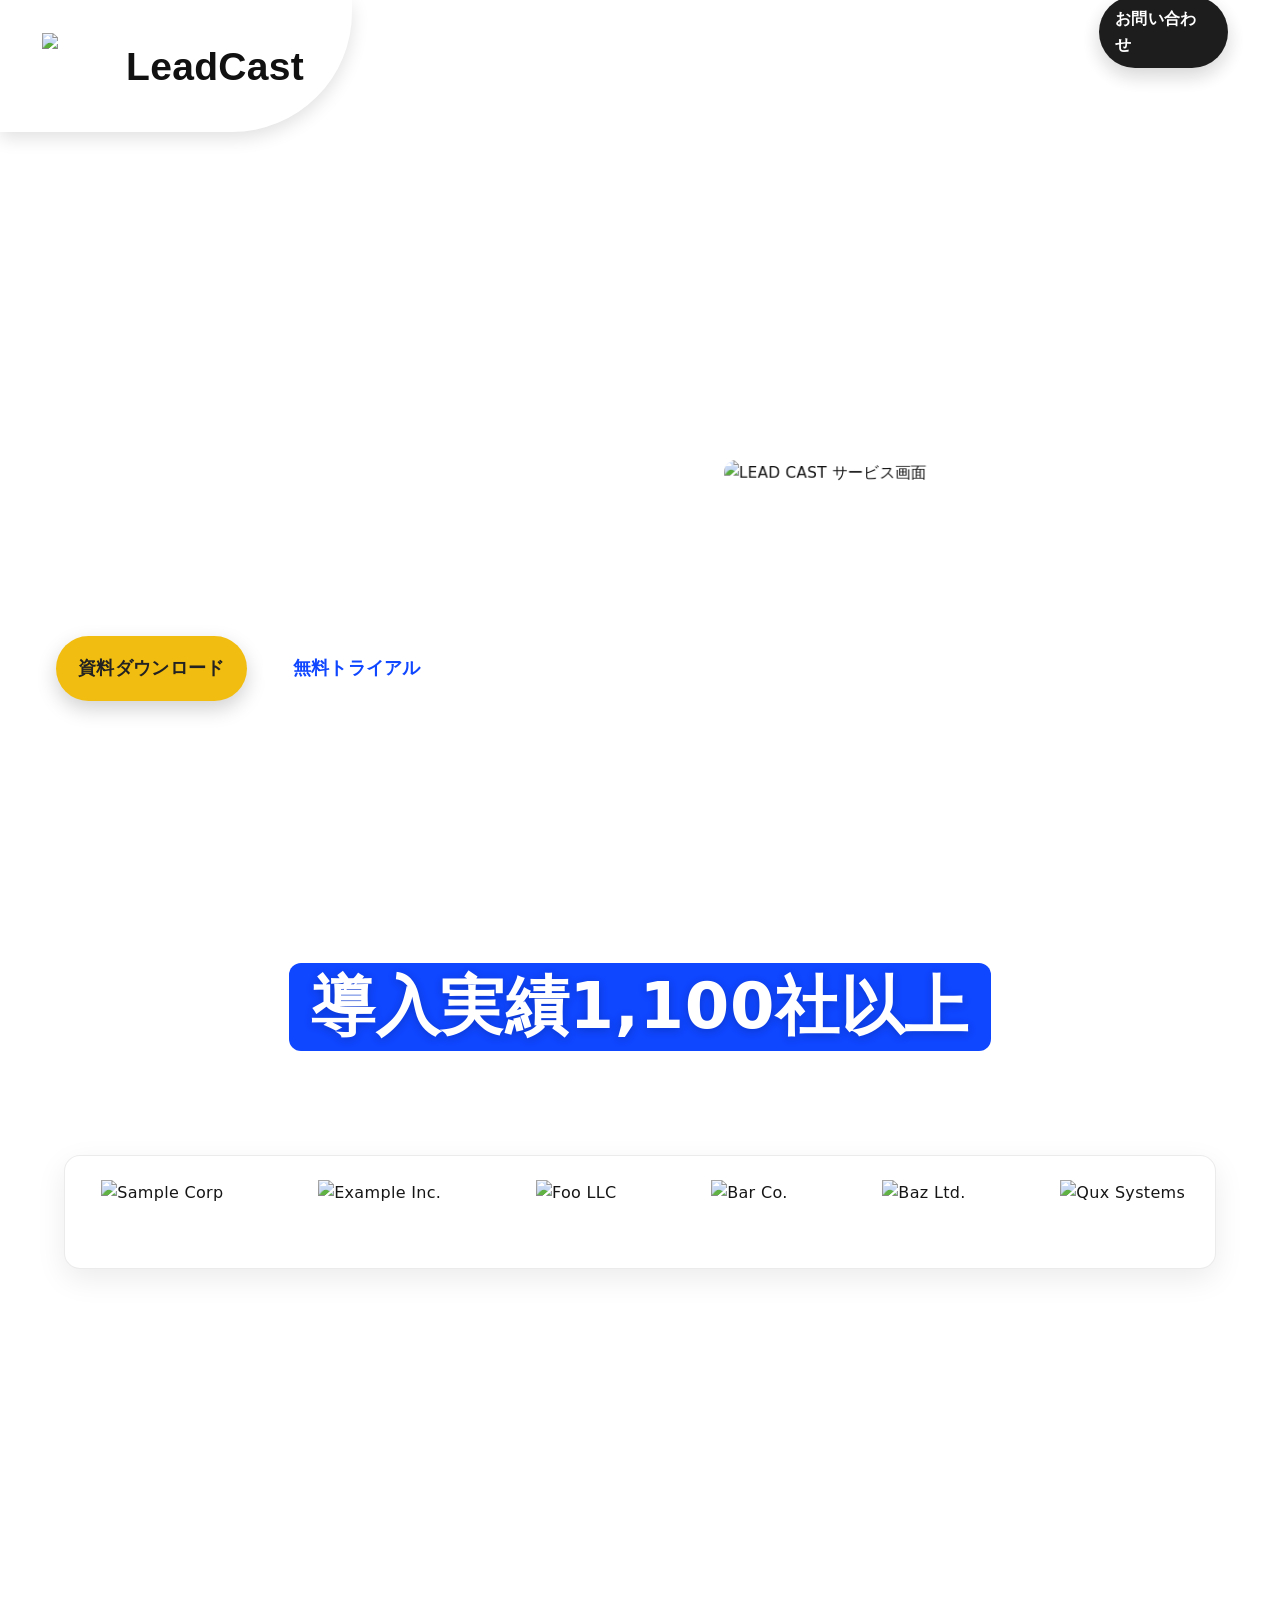
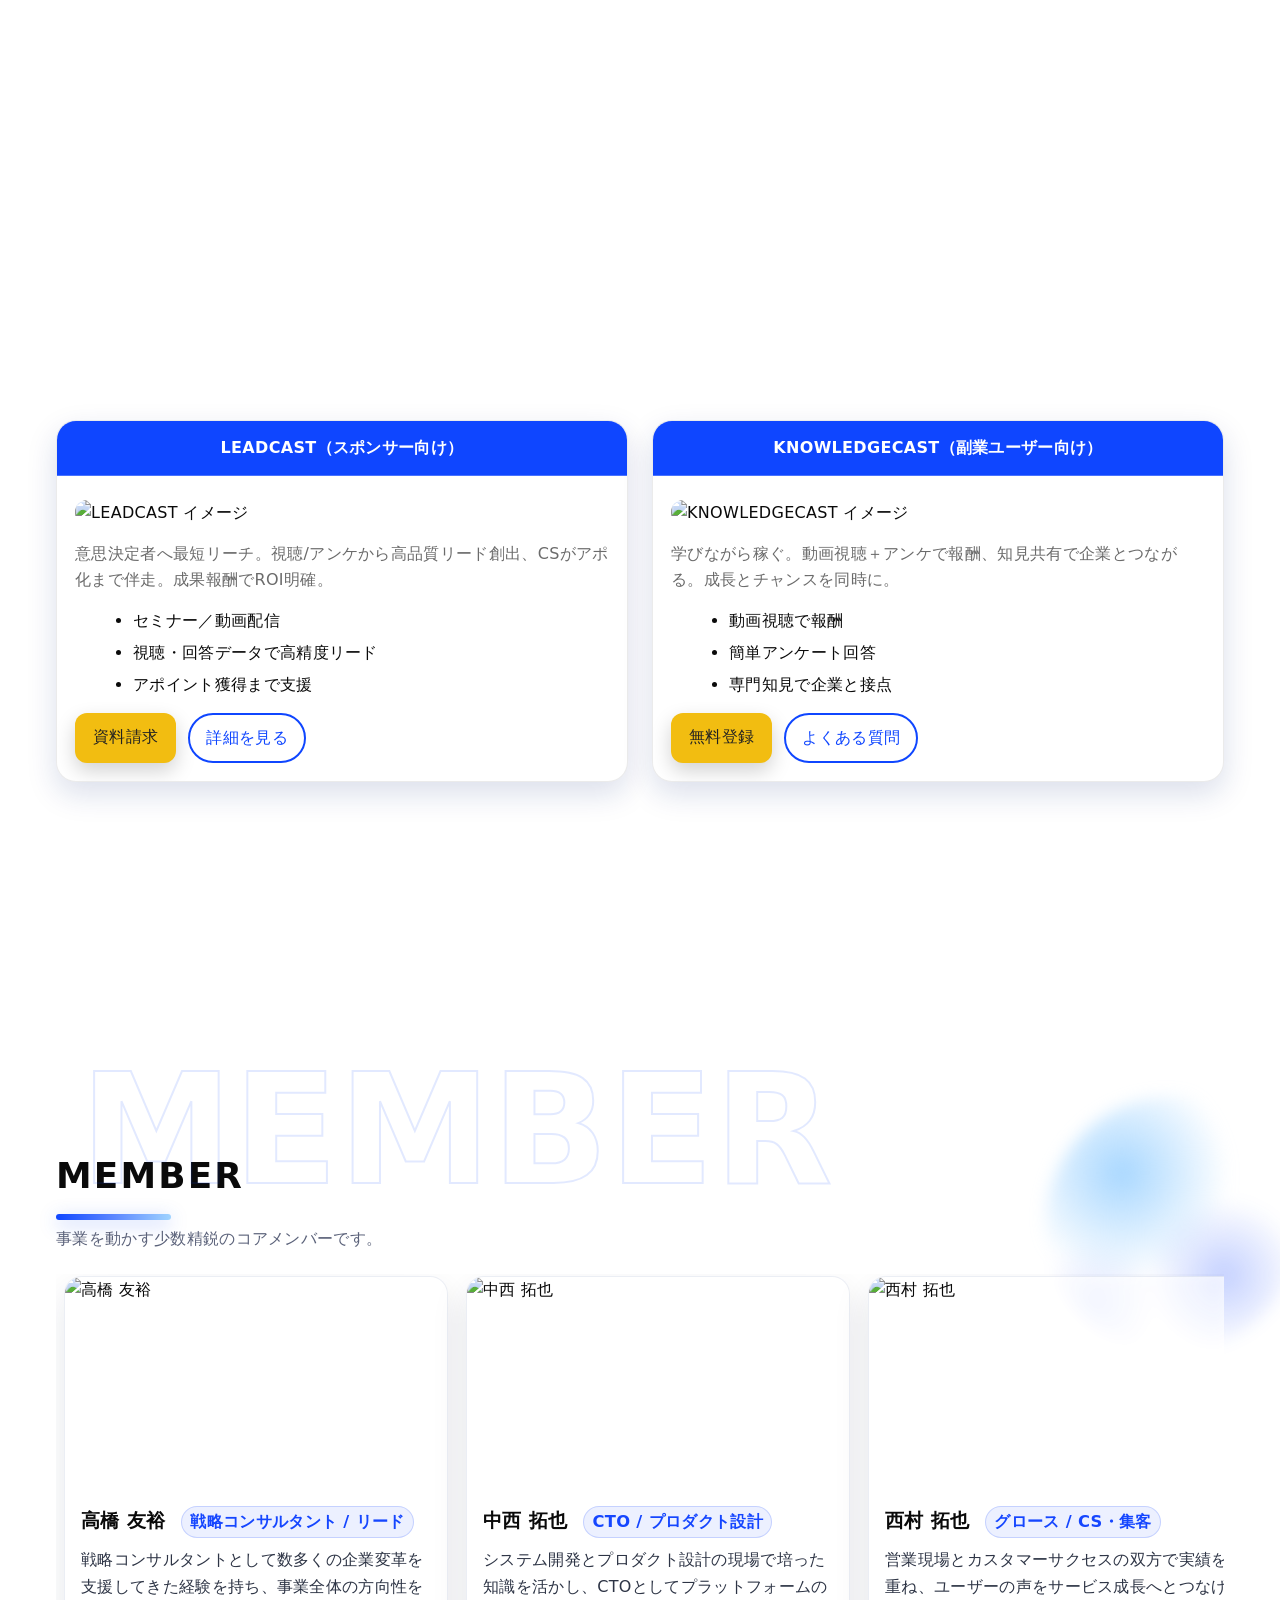
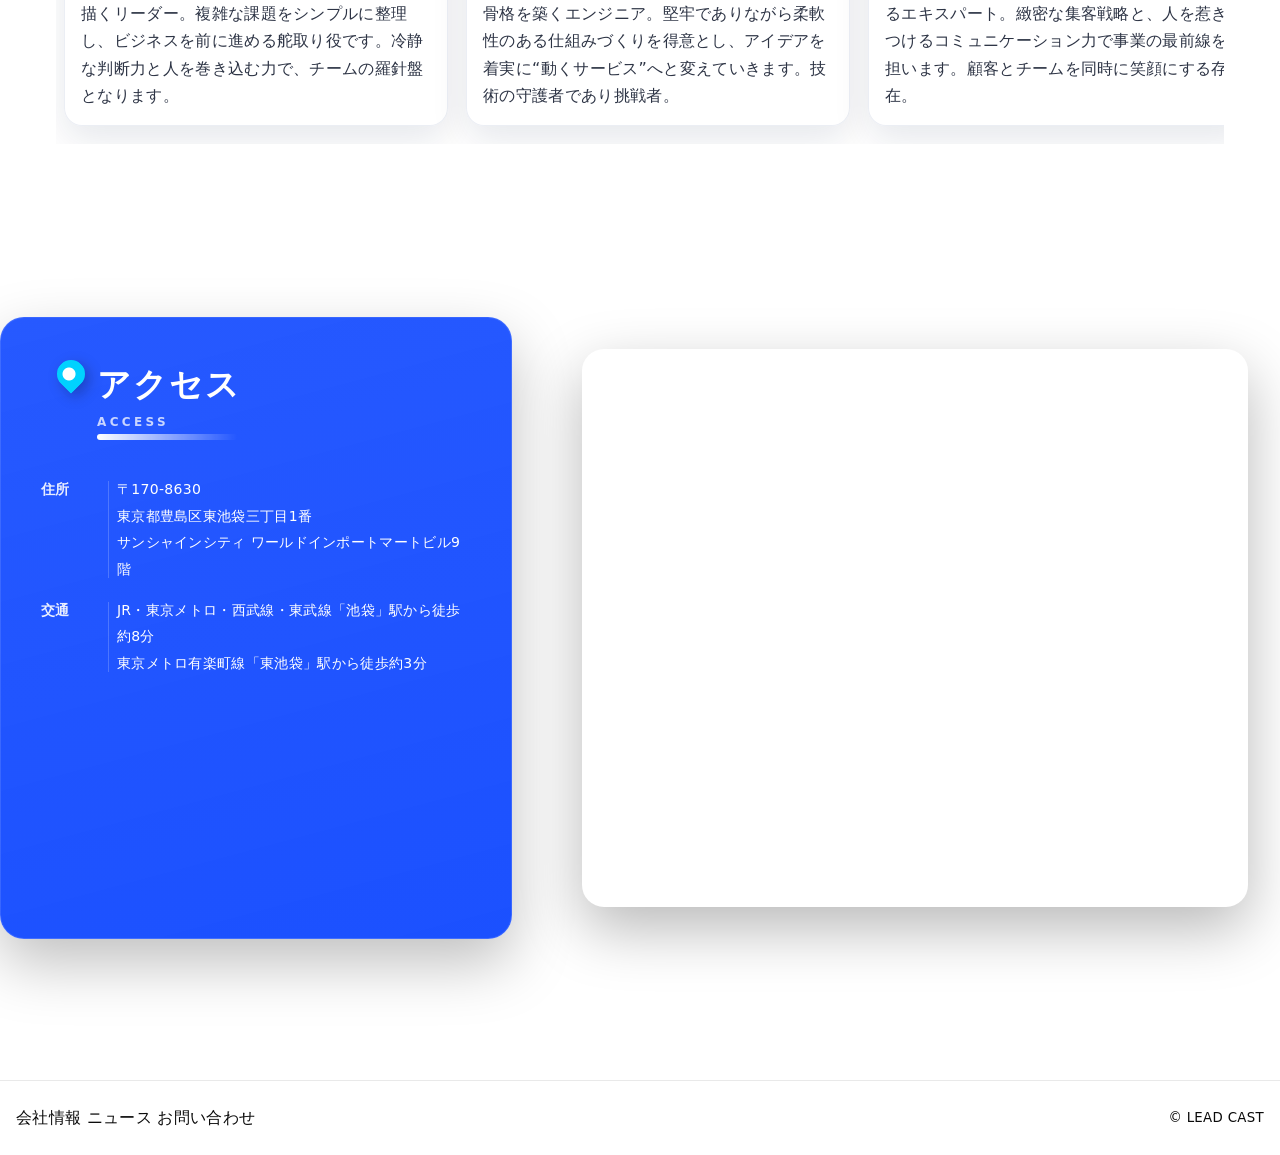
==== index.html @ c18ada25 "Add files via upload" ====
<!doctype html>
<html lang="ja">
<head>
  <meta charset="utf-8" />
  <meta name="viewport" content="width=device-width, initial-scale=1" />
  <title>LEAD CAST | コーポレートサイト</title>
  <meta name="description" content="動画×リードでB2B成長を加速。視聴インセンティブ付きセミナー運営から、リード提供・アポ接続まで一気通貫で支援します。">
  <meta name="format-detection" content="telephone=no">
  <meta property="og:site_name" content="LEAD CAST">
  <meta property="og:title" content="LEAD CAST | コーポレートサイト">
  <meta property="og:description" content="動画×リードでB2B成長を加速。視聴インセンティブ付きセミナー運営から、リード提供・アポ接続まで一気通貫で支援。">
  <meta property="og:type" content="website">
  <!-- <link rel="icon" href="images/favicon.png"> -->

  <!-- 共通CSS（重複読み込みしない） -->
  <link rel="stylesheet" href="css/style.css">
  <link rel="stylesheet" href="css/index.css">
  <link rel="stylesheet" href="css/talknote.css"><!-- 最後に読む -->
</head>

<body>
  <a class="skip" href="#main">本文へ移動</a>

  <!-- ================= Header ================= -->
  <header class="site-header" role="banner">
    <a class="brand-logo" href="/" aria-label="LeadCast home">
    <img src="images/logo.png" alt="LeadCast ロゴ">
    <span class="brand-text">LeadCast</span>
  </a>

    <nav class="global-nav" id="gnav" aria-label="グローバルナビゲーション">
      <a href="company.html">会社情報</a>
      <a href="services.html">サービス</a>
      <a href="sponsors.html">スポンサーの皆さまへ</a>
      <a href="news.html">ニュース</a>
      <a href="privacy.html">プライバシーポリシー</a>
      <a href="tokushoho.html">特定商取引法に基づく表記</a>
      <a href="contact.html" class="btn-primary">お問い合わせ</a>
    </nav>
    <button class="nav-toggle" type="button" aria-expanded="false" aria-controls="gnav" aria-label="メニューを開く">☰</button>
  </header>

<!-- ===== 背景1: haikei3.jpg（Heroだけ） ===== -->
<section class="bg-section bg1 hero hero--split hero--parallax has-decor">
  <div class="bg-decor" aria-hidden="true">
    <img class="decor decor-cactus" src="images/cactus.png" alt="">
    <img class="decor decor-cloud"  src="images/cloud.png"  alt="">
    <img class="decor decor-cloud"  src="images/cloud2.png" alt="">
  </div>

  <div class="hero-inner container fade-section">   <!-- ← ここだけを“ふわっ” -->
    <div class="hero-text">
      <p class="eyebrow">つながりを価値に変える</p>

      <h1 class="main-title">
        <span class="line line1">次世代リード</span><br>
        <span class="line line2 nowrap">ジェネレーション基盤</span>
      </h1>

      <p class="brand">LeadCast</p>

      <div class="hero-buttons">
        <a href="contact.html" class="btn-primary btn-large">資料ダウンロード</a>
        <a href="contact.html" class="btn-secondary btn-large">無料トライアル</a>
      </div>
    </div>

    <div class="hero-image">
      <img src="images/mock2.png" alt="LEAD CAST サービス画面">
    </div>
  </div>
</section>

<!-- ===== スクロールすると出てくる実績セクション（青地・白文字） ===== -->
<section class="stats-band bg1" aria-label="導入実績">
  <div class="container stats-wrap">
    <p class="stats-badge">導入実績1,100社以上</p>
    <p class="stats-note">飲食、医療、小売、製造など様々な業界でLeadCastが利用されています。</p>
  </div>
</section>

<!-- ===== 導入企業（一例） ===== -->
<section class="bg-section bg1 logos">
  <div class="container logo-wall" aria-label="導入企業（一例）">
    <div class="logo-scroller" aria-live="off">
      <div class="logo-track">
        <div class="logo-item"><img src="images/partners/sample1.png" alt="Sample Corp"></div>
        <div class="logo-item"><img src="images/partners/sample2.png" alt="Example Inc."></div>
        <div class="logo-item"><img src="images/partners/sample3.png" alt="Foo LLC"></div>
        <div class="logo-item"><img src="images/partners/sample4.png" alt="Bar Co."></div>
        <div class="logo-item"><img src="images/partners/sample5.jpg" alt="Baz Ltd."></div>
        <div class="logo-item"><img src="images/partners/sample6.png" alt="Qux Systems"></div>
        <div class="logo-item" aria-hidden="true"><img src="images/partners/sample1.png" alt=""></div>
        <div class="logo-item" aria-hidden="true"><img src="images/partners/sample2.png" alt=""></div>
        <div class="logo-item" aria-hidden="true"><img src="images/partners/sample3.png" alt=""></div>
        <div class="logo-item" aria-hidden="true"><img src="images/partners/sample4.png" alt=""></div>
        <div class="logo-item" aria-hidden="true"><img src="images/partners/sample5.jpg" alt=""></div>
        <div class="logo-item" aria-hidden="true"><img src="images/partners/sample6.png" alt=""></div>
      </div>
    </div>
  </div>
</section>





<section class="bg-section bg2">
  <div class="container">




<!-- ===== SERVICE（動画マスク） ===== -->
<section class="service-hero container" aria-label="サービス見出し">
  <svg class="service-svg" viewBox="0 0 1600 420" role="img" aria-label="SERVICE">
    <defs>
      <!-- 文字部分だけ透過するマスク -->
      <mask id="service-mask">
        <rect width="100%" height="100%" fill="#000"/>
        <text x="50%" y="72%" text-anchor="middle"
              font-size="320" font-weight="800"
              font-family="TalknoteFont, 'Noto Sans JP', sans-serif"
              fill="#fff" letter-spacing="8">SERVICE</text>
      </mask>
    </defs>

    <!-- マスクをかけたvideoを敷く -->
    <foreignObject width="100%" height="100%" mask="url(#service-mask)">
      <video xmlns="http://www.w3.org/1999/xhtml"
             class="service-video"
             src="videos/service.mp4"
             autoplay muted loop playsinline
             poster="images/service_poster.jpg"></video>
    </foreignObject>
  </svg>


</section>

<!-- サービス紹介ブロック（背景デコ付き） -->
<section class="services-layer bg-section has-decor">
  <!-- ▼ 背景デコ（2個目の塊用） -->
  <div class="bg-decor" aria-hidden="true">
    <img class="decor decor-lvl2 decor-lvl2-a" src="images/lvl2_1.png"  alt="">
    <img class="decor decor-lvl2 decor-lvl2-b" src="images/lvl2_2.webp" alt="">
    <img class="decor decor-lvl2 decor-lvl2-c" src="images/lvl2_3.png"  alt="">
  </div>

  <!-- ▼ サービス紹介（2分割） -->
  <section class="services-duo fade-section" aria-label="サービス紹介">
    <article class="svc-card">
      <div class="svc-head">LEADCAST（スポンサー向け）</div>
      <div class="svc-body">
        <img src="images/SVC_LC.png" alt="LEADCAST イメージ" class="svc-thumb" />
        <p>意思決定者へ最短リーチ。視聴/アンケから高品質リード創出、CSがアポ化まで伴走。成果報酬でROI明確。</p>
        <ul class="svc-points">
          <li>セミナー／動画配信</li>
          <li>視聴・回答データで高精度リード</li>
          <li>アポイント獲得まで支援</li>
        </ul>
        <div class="svc-actions">
          <a href="contact.html" class="btn-primary">資料請求</a>
          <a href="services.html" class="btn-outline">詳細を見る</a>
        </div>
      </div>
    </article>

    <article class="svc-card">
      <div class="svc-head">KNOWLEDGECAST（副業ユーザー向け）</div>
      <div class="svc-body">
        <img src="images/SVC_KC.png" alt="KNOWLEDGECAST イメージ" class="svc-thumb" />
        <p>学びながら稼ぐ。動画視聴＋アンケで報酬、知見共有で企業とつながる。成長とチャンスを同時に。</p>
        <ul class="svc-points">
          <li>動画視聴で報酬</li>
          <li>簡単アンケート回答</li>
          <li>専門知見で企業と接点</li>
        </ul>
        <div class="svc-actions">
          <a href="#signup" class="btn-primary">無料登録</a>
          <a href="#faq" class="btn-outline">よくある質問</a>
        </div>
      </div>
    </article>
  </section>
</section>

<!-- メンバー紹介 -->
<!-- メンバー紹介（横スクロール） -->
<section class="team fade-section" aria-label="メンバー紹介">
  <h2 class="team-title">MEMBER</h2>
  <p class="team-lead">事業を動かす少数精鋭のコアメンバーです。</p>

  <div class="team-carousel" aria-label="メンバースライダー">
    <div class="team-track" tabindex="0">
      <!-- 1 -->
      <article class="member-card" aria-label="高橋 友裕">
        <img class="member-photo" src="images/member1.png" alt="高橋 友裕">
        <div class="member-body">
          <h3 class="member-name">高橋 友裕 <small class="member-role">戦略コンサルタント / リード</small></h3>
          <p>戦略コンサルタントとして数多くの企業変革を支援してきた経験を持ち、事業全体の方向性を描くリーダー。複雑な課題をシンプルに整理し、ビジネスを前に進める舵取り役です。冷静な判断力と人を巻き込む力で、チームの羅針盤となります。</p>
        </div>
      </article>

      <!-- 2 -->
      <article class="member-card" aria-label="中西 拓也">
        <img class="member-photo" src="images/member2.png" alt="中西 拓也">
        <div class="member-body">
          <h3 class="member-name">中西 拓也 <small class="member-role">CTO / プロダクト設計</small></h3>
          <p>システム開発とプロダクト設計の現場で培った知識を活かし、CTOとしてプラットフォームの骨格を築くエンジニア。堅牢でありながら柔軟性のある仕組みづくりを得意とし、アイデアを着実に“動くサービス”へと変えていきます。技術の守護者であり挑戦者。</p>
        </div>
      </article>

      <!-- 3 -->
      <article class="member-card" aria-label="西村 拓也">
        <img class="member-photo" src="images/member3.png" alt="西村 拓也">
        <div class="member-body">
          <h3 class="member-name">西村 拓也 <small class="member-role">グロース / CS・集客</small></h3>
          <p>営業現場とカスタマーサクセスの双方で実績を重ね、ユーザーの声をサービス成長へとつなげるエキスパート。緻密な集客戦略と、人を惹きつけるコミュニケーション力で事業の最前線を担います。顧客とチームを同時に笑顔にする存在。</p>
        </div>
      </article>

      <!-- 4 -->
      <article class="member-card" aria-label="石橋 和大">
        <img class="member-photo" src="images/member4.png" alt="石橋 和大">
        <div class="member-body">
          <h3 class="member-name">石橋 和大 <small class="member-role">自動化 / CI・CX担当</small></h3>
          <p>驚異的なインプット力を武器に自動化エンジニアへと進化中。雑務からシステム改善まで幅広くカバーし、効率化とユーモアをチームにもたらします。空から舞い降りた“遊撃手”として、自由な発想で新しい挑戦を切り拓いています。</p>
        </div>
      </article>
    </div>
    <!-- ドットはJSで自動生成 -->
  </div>
</section>
</section>

<!-- Access / アクセス -->
<section class="access access--wide bg3 fade-section" id="access" aria-label="アクセス">
  <div class="access-grid">
    <!-- 左：青カード -->
<aside class="access-left">
  <h2 class="access-title">
    <span class="jp">アクセス</span>
    <span class="en">ACCESS</span>
  </h2>
  <dl class="access-list">
    <dt>住所</dt>
    <dd>
      〒170-8630<br>
      東京都豊島区東池袋三丁目1番<br>
      サンシャインシティ ワールドインポートマートビル9階
    </dd>
    <dt>交通</dt>
    <dd>
      JR・東京メトロ・西武線・東武線「池袋」駅から徒歩約8分<br>
      東京メトロ有楽町線「東池袋」駅から徒歩約3分
    </dd>
  </dl>
</aside>


    <!-- 右：地図（大きめ） -->
    <div class="access-map" aria-label="地図">
      <iframe
        title="LEAD CAST アクセス"
        src="https://www.google.com/maps/embed?pb=!1m18!1m12!1m3!1d3241.370236246863!2d139.71863177630307!3d35.72950667257521!2m3!1f0!2f0!3f0!3m2!1i1024!2i768!4f13.1!3m3!1m2!1s0x60188c5e9b4fd9f5%3A0x3b6a9f6d7b7b4c1a!2z44CSMTcwLTAwNDAg5p2x5Lqs6YO95rGf5p2x5Yy65p2x5p2x77yR5LiB55uu77yR77yU4oiS77yRIOODiOODs-ODkeODs-ODk-OCueODiOOCpOODs-OCsOODvA!5e0!3m2!1sja!2sjp!4v1700000000000!5m2!1sja!2sjp"
        loading="lazy" referrerpolicy="no-referrer-when-downgrade" allowfullscreen>
      </iframe>
    </div>
  </div>
</section>




</div>



</section>





  </main>

  <!-- ================= Footer ================= -->
  <footer class="site-footer" role="contentinfo">
    <nav aria-label="フッターナビゲーション">
      <a href="company.html">会社情報</a>
      <a href="news.html">ニュース</a>
      <a href="contact.html">お問い合わせ</a>
    </nav>
    <small>© <span id="y"></span> LEAD CAST</small>
  </footer>

  <!-- Scripts -->
  <script src="dat/main.js" defer></script>
</body>
</html>
---- css/style.css ----
:root{--max:1100px;--gap:24px}
*{box-sizing:border-box}html,body{margin:0}
body{font-family:system-ui,-apple-system,Segoe UI,Roboto,Helvetica,Arial,sans-serif;line-height:1.6;color:#111}
a{color:inherit;text-decoration:none}
img{max-width:100%;display:block}
.container{max-width:var(--max);margin:auto;padding:0 16px}
.site-header{position:sticky;top:0;background:#fff;border-bottom:1px solid #eee;display:flex;align-items:center;gap:16px;padding:12px 16px;z-index:10}
.logo{font-weight:700;letter-spacing:.5px}
.global-nav{margin-left:auto;display:flex;gap:16px;align-items:center}
.nav-toggle{display:none;margin-left:auto;font-size:20px;background:transparent;border:0}
.btn-primary{display:inline-block;padding:10px 16px;border-radius:12px;background:#111;color:#fff}
.hero{background:linear-gradient(180deg,#f6f7fb,transparent);padding:72px 0;margin-bottom:24px}
.hero-inner{max-width:var(--max);margin:auto;padding:0 16px}
.grid-3{display:grid;grid-template-columns:repeat(3,1fr);gap:var(--gap);margin:40px auto}
.grid-3 article{padding:20px;border:1px solid #eee;border-radius:16px;background:#fff}
.cta{text-align:center;margin:64px auto}
.site-footer{margin-top:64px;border-top:1px solid #eee;padding:24px 16px;display:flex;justify-content:space-between;align-items:center}
.table-like{display:grid;grid-template-columns:160px 1fr;gap:12px;align-items:center}
.contact-form{display:grid;gap:12px;max-width:640px}
.contact-form input,.contact-form textarea,.contact-form select{width:100%;padding:10px;border:1px solid #ddd;border-radius:10px}
.news-list{list-style:none;padding:0;display:grid;gap:10px}
@media (max-width:840px){
  .grid-3{grid-template-columns:1fr}
  .global-nav{display:none}
  .nav-toggle{display:block}
}

/* ==== Global Background (全ページ共通) ==== */
body{
  background-color: #ffffff; /* フォールバック */
  background-image: url("../images/haikei3.jpg"); /* ←拡張子: jpg に注意 */
  background-repeat: no-repeat;
  background-position: center center;
  background-size: cover;
  background-attachment: fixed; /* パララックス風に固定 */
}
---- css/index.css ----
/* トップページ固有の微調整 */
.hero h1{font-size:clamp(28px,4vw,44px);margin:0 0 10px}
.hero p{margin:0 0 16px;color:#333}
---- css/talknote.css ----
/* ===== talknote風・モノトーン上書き ===== */
:root{
  --max: 1200px;           /* 幅を少し広く */
  --gap: 28px;
  --c-text:#111;
  --c-muted:#6b6b6b;
  --c-line:#e9e9e9;
  --c-bg:#fafafa;
  --c-card:#fff;
  --c-accent:#111;         /* 黒ベースのワンカラー */
  --radius:18px;
  --shadow: 0 8px 24px rgba(0,0,0,.06);
}

/* 全体トーン */
body{ color:var(--c-text); background:#fff; letter-spacing:.02em; }
a{ transition:opacity .2s ease; }
a:hover{ opacity:.75; }

/* コンテナと見出し */
.container{ max-width:var(--max); }
h1{ font-size:clamp(28px,4.2vw,48px); line-height:1.25; margin:0 0 10px; }
h2{ font-size:clamp(20px,2.2vw,28px); margin:0 0 8px; }
p{ color:var(--c-muted); }




/* ==== Header（枠なし・非固定・常時表示） ==== */
.site-header{
  position: relative;           /* 固定しない */
  z-index: 10;
  background: transparent;      /* 枠やぼかしは使わない */
  border: none;
  padding: 16px 40px;           /* 右側ナビの余白 */
  height: 76px;                 /* ナビ行の高さ */
  /* ← フェードは付けない（ロゴが消えないように） */
}

/* ナビだけ最上部で“ふわっ”表示 */
.global-nav,
.nav-toggle{
  opacity: 0;
  transform: translateY(-10px);
  transition: opacity .35s ease, transform .35s ease;
}
.is-at-top .global-nav,
.is-at-top .nav-toggle{
  opacity: 1;
  transform: none;
}


/* ==== ナビ（右寄せ） ==== */
.global-nav{
  margin-left: auto;                  /* 右側へ */
  display: flex; align-items: center; gap: 24px;
}

.global-nav a{
  color: #fff; text-decoration: none; font-weight: 500; padding: 8px 4px;
}

.global-nav .btn-primary{
  padding: 10px 16px; border-radius: 999px; background: var(--c-accent);
}

/* スマホ微調整 */
@media (max-width: 640px){
  .site-header{ padding: 12px 16px; height: 64px; }
  .brand-logo{ padding: 18px 22px 18px 18px; border-radius: 0 0 64px 0; }
  .brand-logo img{ width: 36px; height: 36px; }
  .brand-text{ font-size: 20px; }
}



/* 3カード */
.grid-3{ gap:var(--gap); margin:56px auto; }
.grid-3 article{
  background:var(--c-card); border:1px solid var(--c-line);
  border-radius:var(--radius); padding:24px; box-shadow:var(--shadow);
}
.grid-3 article h2{ margin-bottom:6px; }
.grid-3 article p{ margin:0; }

/* CTA */
.cta{
  text-align:center; margin:80px auto; padding:40px 24px;
  background:var(--c-bg); border:1px solid var(--c-line);
  border-radius:var(--radius);
}
.cta .btn-primary{ margin-top:16px; border-radius:999px; }

/* ニュース一覧 */
.news-list{ gap:14px; }
.news-list li{
  display:flex; align-items:center; gap:16px; padding:12px 0;
  border-bottom:1px solid var(--c-line);
}
.news-list time{ color:var(--c-muted); min-width:120px; }

/* フッター */
.site-footer{
  border-top:1px solid var(--c-line); background:#fff;
  display:flex; gap:16px; align-items:center; justify-content:space-between;
}

/* フォーム（contact） */
.contact-form{ gap:14px; }
.contact-form input, .contact-form textarea, .contact-form select{
  border:1px solid var(--c-line); border-radius:14px; padding:12px 14px;
  background:#fff; outline:none;
}
.contact-form input:focus, .contact-form textarea:focus, .contact-form select:focus{
  border-color:#cfcfcf; box-shadow:0 0 0 4px rgba(0,0,0,.04);
}
.required{ color:#b00; font-size:.9em; margin-left:6px; }
.consent{ display:flex; align-items:center; gap:8px; }

/* ボタン共通 */
.btn-primary{
  background:var(--c-accent); color:#fff; border:0;
  border-radius:12px; padding:11px 18px; display:inline-block;
  transition: transform .06s ease, opacity .2s ease;
}
.btn-primary:active{ transform:translateY(1px); }

/* アクセシビリティ補助 */
.skip{
  position:absolute; left:-9999px; top:auto; width:1px; height:1px; overflow:hidden;
}
.skip:focus{ position:static; width:auto; height:auto; padding:8px; background:#000; color:#fff; }



/* === services.html 専用 === */
.hero--thin{ padding:64px 0 24px; }

.cards-3{
  display:grid;
  grid-template-columns:repeat(3,1fr);
  gap:var(--gap);
  margin:48px auto;
}
.card{
  background:var(--c-card);
  border:1px solid var(--c-line);
  border-radius:var(--radius);
  padding:24px;
  box-shadow:var(--shadow);
}
.card h2{ margin-bottom:8px; }

.flow{ margin:72px auto 40px; }
.flow-steps{
  list-style:none; padding:0; margin:20px 0 0;
  display:grid; grid-template-columns:repeat(3,1fr); gap:var(--gap);
}
.flow-steps li{
  background:#fff; border:1px solid var(--c-line);
  border-radius:var(--radius); padding:22px; position:relative;
  box-shadow:var(--shadow);
}
.flow-num{
  position:absolute; top:-14px; left:16px;
  width:32px; height:32px; border-radius:999px;
  background:#111; color:#fff; display:grid; place-items:center;
  font-weight:700;
}

.deliverables{ margin:40px auto; }
.deliverables-list{ padding-left:20px; }




/* --- FAQ --- */
.faq{ margin:72px auto; max-width:var(--max); }
.faq h2{ text-align:center; margin-bottom:16px; }
.faq details{
  border:1px solid var(--c-line); border-radius:14px;
  background:#fff; box-shadow:var(--shadow);
  padding:14px 16px; margin:10px 0;
}
.faq summary{
  cursor:pointer; font-weight:600; list-style:none; outline:none;
}
.faq summary::-webkit-details-marker{ display:none }
.faq details[open]{ border-color:#ddd; }
.faq details > div{ color:var(--c-muted); margin-top:10px; }


@media (max-width: 840px){
  .cards-3{ grid-template-columns:1fr; }
  .flow-steps{ grid-template-columns:1fr; }
}


/* モバイル */
@media (max-width: 840px){
  .global-nav{ display:none; }
  .nav-toggle{ display:block; }
  .hero{ padding:72px 0 32px; }
  .grid-3{ grid-template-columns:1fr; }
  .news-list time{ min-width:96px; }
}

/* ===== Access（右側に大きい地図） ===== */
.access{ padding:56px 0; background:#fff; }
.access--wide{ padding:0; } /* 余白はグリッド側で持つ */

.access-grid{
  display:grid;
  grid-template-columns: 420px minmax(0, 1fr); /* 左固定/右可変 */
  min-height: 520px;                            /* マップを大きく */
}

.access-left{
  background:#0f46ff; /* talknote風ブルー */
  color:#fff;
  padding:48px 28px;
  display:flex; flex-direction:column; gap:16px;
}
.access-left h2{ font-size:32px; margin:0 0 8px; }
.access-left a{ color:#fff; text-decoration:underline; }

.access-list{
  display:grid; gap:10px 14px;
  grid-template-columns: 80px 1fr;
}
.access-list dt{ opacity:.9; }
.access-list dd{ margin:0; }

.access-map{
  position:relative;
  padding:32px;               /* 外枠の余白（お好みで） */
  display:flex;
}
.access-map iframe{
  border:0; width:100%; height:auto; aspect-ratio: 16/9;
  border-radius:16px; overflow:hidden;
  box-shadow: 0 10px 28px rgba(0,0,0,.1);
  pointer-events:auto;        /* 触れない問題への保険 */
}

/* 画面が広いときは、マップをさらに背伸びさせる */
@media (min-width: 1200px){
  .access-map iframe{ aspect-ratio: 21/9; }  /* 横長 */
}

/* モバイルでは縦積み */
@media (max-width: 840px){
  .access-grid{ grid-template-columns: 1fr; }
  .access-left{ padding:32px 20px; }
  .access-list{ grid-template-columns: 1fr; }
}

/* アクセスマップ調整 */
.access .map-wrap {
  width: 100%;
  max-width: 900px;   /* 大きめに表示 */
  margin-left: auto;  /* 右寄せ */
  margin-right: 0;
}

.access .map-wrap iframe {
  width: 100%;
  height: 500px;      /* 高さを拡大 */
  border-radius: 12px;
  box-shadow: 0 4px 12px rgba(0,0,0,0.2);
}






/* ============ Logo ============ */
.logo-wall{
  width:min(1200px,92%); margin:0 auto; padding:0;
  background:transparent; text-align:center;
}
.logo-wall h2{ font-size:24px; margin-bottom:16px; }

/* Grid型ロゴ一覧 */
.logo-grid{
  list-style:none; padding:0; margin:0;
  display:grid; gap:24px;
  grid-template-columns:repeat(6,1fr);
  align-items:center; justify-items:center;
  filter:grayscale(100%);
}
.logo-grid img{ max-width:140px; max-height:42px; opacity:.9 }
.logo-grid img:hover{ opacity:1 }
@media (max-width:980px){ .logo-grid{ grid-template-columns:repeat(3,1fr); } }
@media (max-width:520px){ .logo-grid{ grid-template-columns:repeat(2,1fr); } }

/* 無限スクロール型ロゴ */
.logo-track{
  display:flex; align-items:center; gap:40px; width:200%;
  animation:logo-scroll 40s linear infinite;
}
.logo-track:hover{ animation-play-state:paused; }
.logo-track img{
  height:64px; width:auto; object-fit:contain; display:block;
  opacity:.95; margin:0 32px;
  transition:transform .15s ease, opacity .2s ease;
}
.logo-track img:hover{ transform:translateY(-2px); opacity:1; }
@keyframes logo-scroll{ from{transform:translateX(0)} to{transform:translateX(-50%)} }
@media (max-width:640px){
  .logo-track{ gap:28px; }
  .logo-track img{ height:44px; margin:0 20px; }
}

/* ============ Sponsors/KPI ============ */
.kpi { margin:56px auto 24px; }
.kpi h2 { text-align:center; margin-bottom:16px; }
.kpi-grid{
  list-style:none; padding:0; margin:0 auto; max-width:var(--max);
  display:grid; gap:12px; grid-template-columns:1fr 1fr;
}
.kpi-grid li{
  background:#fff; border:1px solid var(--c-line);
  border-radius:14px; padding:16px; box-shadow:var(--shadow);
}
@media (max-width:840px){ .kpi-grid{ grid-template-columns:1fr; } }

.pricing{ margin:64px auto 24px; }
.pricing h2{ text-align:center; margin-bottom:16px; }
.price-cards{ display:grid; gap:20px; grid-template-columns:repeat(3,1fr); }
.price-card{
  background:#fff; border:1px solid var(--c-line);
  border-radius:18px; padding:22px; box-shadow:var(--shadow);
}
.price-card .price{ font-size:20px; font-weight:700; margin:6px 0 10px; }
.price-card ul{ margin:0; padding-left:18px; color:var(--c-muted); }
.price-card.featured{ border-color:#ddd; transform:translateY(-4px); }
@media (max-width:980px){ .price-cards{ grid-template-columns:1fr; } }

/* ============ Hero ============ */
.hero{
  min-height:100vh; display:flex; align-items:center; /* full-screen */
  background: radial-gradient(1200px 400px at 50% -120px, #f7f7f9 0%, #fff 60%);
  padding:96px 0 48px;
}
.hero-inner{ max-width:var(--max); margin:auto; padding:0 16px; }
.hero p{ margin:12px 0 18px; }
.hero .btn-primary{ border-radius:999px; padding:12px 22px; font-weight:600; }

/* Splitバリアント */
.hero--split{ background:transparent; color:#111; padding:80px 0; }
.hero--split .hero-inner{
  display:grid; grid-template-columns:1fr 1fr; align-items:center; gap:40px;
}
.hero-text .eyebrow{ font-size:18px; font-weight:600; opacity:.9; margin-bottom:8px; }
.hero-text h1{ font-size:44px; line-height:1.2; margin:0 0 16px; }
.hero-text .lead{ font-size:18px; margin-bottom:28px; opacity:.95; }
.hero-buttons{ display:flex; gap:16px; flex-wrap:wrap; }
.btn-large{ padding:14px 28px; font-size:18px; border-radius:28px; }
.btn-secondary{ background:#fff; color:#0f46ff; border:2px solid #fff; }
.btn-secondary:hover{ background:transparent; color:#fff; }
.hero-image img{
  width: clamp(820px, 60vw, 1280px); /* 画面幅で拡大 */
  max-width: none;                   /* 親の100%制限を外す */
  height: auto;
  display: block;
  border-radius: 18px;
  box-shadow: none;                  /* 影いらない */
}

@media(max-width:900px){
  .hero--split .hero-inner{ grid-template-columns:1fr; text-align:center; }
  .hero-buttons{ justify-content:center; }
  .hero-image{ order:-1; }
}

/* Hero + ロゴ併設（任意） */
.hero .logo-wall{ margin:32px auto 0; }
.hero .logo-wall h2{ font-size:20px; margin-bottom:12px; }
.hero .logo-track img{ height:56px; margin:0 28px; }
@media (max-width:640px){
  .hero .logo-track img{ height:40px; margin:0 16px; }
}

/* ============ Background Sections ============ */
.bg-section{
  position:relative; min-height:100vh;
  background-size:cover; background-position:center top; background-repeat:no-repeat;
  background-attachment:fixed; display:flex; align-items:center; justify-content:center;
}
.bg1{ background-image:url("../images/haikei3.jpg"); }
.bg2{ background-image:url("../images/haikei2.jpg"); }
.bg3{ background-image:url("../images/haikei3.jpg"); }

.bg-overlay{
  background:rgba(255,255,255,.6); padding:40px; border-radius:12px;
}

/* ロゴだけのセクション（全画面でない） */
.bg-section.logos{ min-height:auto; padding:56px 0 72px; justify-content:center; }


:root{
  --c-blue:#0f46ff; --c-blue-d:#0d34c9; --c-yellow:#f2bd11; --c-text:#0a0a0a;
  --max:1200px;
}
.container{max-width:var(--max); margin-inline:auto; padding-inline:16px;}
/* Header（簡略） */
.site-header{position:fixed; inset-block-start:0; inset-inline:0; height:64px;
  display:flex; align-items:center; justify-content:space-between; padding:0 16px; z-index:50;
  background:transparent; color:#fff;}
.site-header .logo{font-weight:800; letter-spacing:.3px; color:#fff;}
.global-nav a{color:#fff; margin-inline:12px; font-weight:600; opacity:.95}
.global-nav .btn-outline{padding:8px 14px; border:2px solid #fff; border-radius:24px}
.nav-toggle{display:none}

/* Hero */
.hero{min-height:100vh; display:flex; align-items:center; padding:96px 0 64px;}
.hero--split .hero-inner{display:grid; grid-template-columns:1.1fr .9fr; gap:48px; align-items:center;}
.hero--blue{
  background:
    radial-gradient(900px 420px at 15% 35%, rgba(255,255,255,.16), transparent 60%),
    radial-gradient(1200px 520px at 85% 70%, rgba(255,255,255,.12), transparent 60%),
    var(--c-blue);
  color:#fff;
}
.hero-text .eyebrow{font-size:18px; font-weight:700; opacity:.95; margin-bottom:12px;}
.hero-title{font-size:clamp(32px,6vw,64px); line-height:1.12; margin:0 0 20px;}
.hero-title .brand{font-weight:800;}
.hero p{margin:12px 0 18px;}
.hero-buttons{display:flex; gap:16px; flex-wrap:wrap}
.btn-large{padding:16px 28px; font-size:18px; border-radius:999px; display:inline-flex; gap:8px; align-items:center; font-weight:700}
.btn-primary{background:var(--c-yellow); color:#222; box-shadow:0 8px 20px rgba(0,0,0,.18)}
.btn-primary:hover{filter:brightness(1.05)}
.btn-secondary{background:#fff; color:var(--c-blue); border:2px solid #fff}
.btn-secondary:hover{background:transparent; color:#fff}
.btn-large small{display:block; font-size:12px; font-weight:800; opacity:.85; line-height:1}

.hero-image img{width:100%; height:auto; display:block; border-radius:22px; box-shadow:0 18px 40px rgba(0,0,0,.35); transform:perspective(1200px) rotateY(-6deg) translateY(6px)}
/* 装飾の白い雲っぽい塗り */
.hero-decor{position:absolute; inset-block:auto 0; width:28vw; max-width:340px; aspect-ratio:1/1; background:radial-gradient(50% 50% at 50% 50%, rgba(255,255,255,.9), rgba(255,255,255,0) 70%); filter:blur(6px)}
.hero-decor--left{left:-6vw; top:24vh}
.hero-decor--right{right:-4vw; bottom:8vh}

@media(max-width:980px){
  .hero--split .hero-inner{grid-template-columns:1fr; text-align:center}
  .hero-image{order:-1}
  .hero{padding:88px 0 48px}
  .global-nav{display:none} .nav-toggle{display:block; color:#fff; background:none; border:0}
}

/* 既存ボタンとの整合（上書き） */
.btn-secondary{border-color:#fff}

/* Hero基盤 */
.hero--bg{
  background-image:url("../images/haikei3.jpg");
  background-size:cover;
  background-position:center top;
  background-repeat:no-repeat;
  min-height:100vh;
  display:flex; align-items:center;
  padding:96px 0 64px;
  color:#fff;
}
.hero--split .hero-inner{
  display:grid; grid-template-columns:1.1fr .9fr;
  align-items:center; gap:48px;
}
.hero-text .eyebrow{font-size:18px; font-weight:700; margin-bottom:12px;}
.hero-title{font-size:clamp(32px,6vw,60px); line-height:1.15; margin:0 0 20px;}
.hero-title .brand{font-weight:800;}
.hero-buttons{display:flex; gap:16px; flex-wrap:wrap;}

/* ボタン */
.btn-large{padding:16px 28px; font-size:18px; border-radius:999px; font-weight:700;}
.btn-primary{
  background:#f2bd11; color:#222; box-shadow:0 8px 20px rgba(0,0,0,.18);
}
.btn-primary:hover{filter:brightness(1.05);}
.btn-secondary{
  background:#fff; color:#0f46ff; border:2px solid #fff;
}
.btn-secondary:hover{background:transparent; color:#fff;}
.btn-large small{
  display:block; font-size:12px; font-weight:800; opacity:.85; line-height:1;
}

/* 右画像 */
.hero-image img{
  width:100%; height:auto; display:block;
  border-radius:22px;
  box-shadow:0 18px 40px rgba(0,0,0,.35);
  transform:perspective(1200px) rotateY(-6deg) translateY(6px);
}

/* レスポンシブ */
@media(max-width:900px){
  .hero--split .hero-inner{grid-template-columns:1fr; text-align:center;}
  .hero-image{order:-1;}
  .hero--bg{padding:80px 0 48px;}
}

/* フォント読み込み */
@font-face {
  font-family: 'TalknoteFont';
  src: url('fonts/-F62fjtqLzI2JPCgQBnw7HFow2oe2EcP5pp0erwTqsSWs9Jezazjcb4.105.woff2') format('woff2'),
       url('fonts/-F62fjtqLzI2JPCgQBnw7HFow2oe2EcP5pp0erwTqsSWs9Jezazjcb4.100.woff2') format('woff2'),
       url('fonts/-F62fjtqLzI2JPCgQBnw7HFYwQgP.woff2') format('woff2');
  font-weight: 100 700;
  font-style: normal;
  font-display: swap;
}
.hero-text {
  font-family: 'TalknoteFont', 'Noto Sans JP', sans-serif;
  color: #fff;
  text-align: left;
  max-width: 650px;
}

/* eyebrow */
.hero-text .eyebrow {
  font-size: 30px;
  font-weight: 700;   /* ← 太くした */
  margin-bottom: 20px;
  color: #ffffff;
  opacity: 0.95;
}

/* メインタイトル */
.hero-text .main-title {
  font-size: 60px;
  font-weight: 700;
  line-height: 1.3;
  margin-bottom: 24px;
  color: #ffffff;
}

/* ブランド名 LeadCast */
.hero-text .brand {
  font-size: 75px;  /* ブランドを一番目立たせる */
  font-weight: 700;
  margin-bottom: 36px;
  color: #ffffff;   /* 白文字に統一 */
  letter-spacing: 0.01em;
  text-transform: none; /* 大文字小文字そのまま */
}

/* ヘッダー全体 */
.site-header {
  position: fixed;
  top: 0; left: 0;
  width: 100%;
  display: flex;
  align-items: center;
  justify-content: space-between;
  padding: 0 40px;
  z-index: 1000;
}



/* 左上ロゴ 1.5倍版 */
.brand-logo {
  display: flex;
  align-items: center;
  gap: 18px;                          /* 12px → 18px */
  position: fixed;
  top: 0; left: 0;
  z-index: 1000;
  background: #fff;

  /* 22 32 22 28 → 33 48 33 42 */
  padding: 33px 48px 33px 42px;

  /* 80 → 120（右下だけ大丸） */
  border-radius: 0 0 120px 0;
  box-shadow: 0 6px 18px rgba(0,0,0,0.12);

  transform-origin: left top;
  transition: transform .25s ease, padding .25s ease, border-radius .25s ease;
}

.brand-logo img {
  width: 66px;  /* 44 → 66 */
  height: 66px;
  object-fit: contain;
}

.brand-text {
  font-family: 'TalknoteFont','Noto Sans JP',sans-serif;
  font-size: 39px;   /* 26 → 39（≈1.5倍） */
  font-weight: 700;
  color: #111;
  line-height: 1;
}

/* スクロール時の縮小はそのまま */
body.is-shrink .brand-logo {
  transform: scale(0.6);
  /* paddingも少しだけ締める（1.5倍後の値を基準に） */
  padding: 26px 40px 26px 34px;
  border-radius: 0 0 90px 0;
}
body.is-shrink .brand-logo img { width: 58px; height: 58px; }
body.is-shrink .brand-text { font-size: 34px; }

/* モバイルではやりすぎ防止（任意） */
@media (max-width: 640px){
  .brand-logo { padding: 20px 24px 20px 18px; border-radius: 0 0 72px 0; gap: 12px; }
  .brand-logo img { width: 40px; height: 40px; }
  .brand-text { font-size: 22px; }
}


/* 画像と文字をきちんと2カラムに分離（干渉しない） */
.hero-inner{
  display: grid;
  grid-template-columns: minmax(560px, 1fr) minmax(560px, 1fr); /* 左=文字, 右=画像 */
  align-items: center;
  column-gap: clamp(24px, 5vw, 64px);
}

/* 文字側の幅を確保（狭すぎによる変な改行を防ぐ） */
.hero-text{
  max-width: 640px;  /* 好みで 600–680px で微調整 */
}

/* 右側モックのサイズ（Talknote比の控えめサイズ） */
.hero-image{ justify-self: end; }
.hero-image img{
  width: clamp(620px, 44vw, 920px);
  max-width: none;
  height: auto;
  border-radius: 18px;
  box-shadow: none;
}

/* 見出しの改行を自然に（以前の nowrap / break-all を打ち消す） */
.hero-text .main-title,
.hero-text h1{
  white-space: normal;       /* ← もし前に nowrap を入れていたら上書き */
  word-break: keep-all;      /* 日本語の行分割を自然に */
  overflow-wrap: normal;     /* 不要な単語折返しを止める */
  line-break: strict;
  -webkit-hyphens: none;
  hyphens: none;
  text-wrap: balance;        /* 対応ブラウザで行のバランスを整える */
  line-height: 1.2;
}

/* タブレット以下は縦積み */
@media (max-width: 1024px){
  .hero-inner{
    grid-template-columns: 1fr;
    row-gap: 24px;
  }
  .hero-text{ max-width: 92vw; }
  .hero-image{ justify-self: center; }
  .hero-image img{ width: min(92vw, 640px); }
}



/* 背景の上に新しいデコ層を挟む */
.bg-section { position: relative; }
.bg-decor{
  position: absolute; inset: 0;
  z-index: 1;                 /* 背景より上 */
  pointer-events: none;       /* クリック無効 */
}
/* 本文はデコ層より上 */
.bg-section > :not(.bg-decor){ position: relative; z-index: 2; }

/* 個別パーツの見た目・初期位置 */
.decor{ position: absolute; will-change: transform; transform: translate3d(0,0,0); }

/* 左下の木（cactus） */
.decor-cactus{
  left: clamp(-40px, -4vw, -12px);
  bottom: clamp(-20px, -4vh, -8px);
  width: clamp(160px, 22vw, 360px);
  opacity: .95;
}

/* 右上の雲（cloud） */
.decor-cloud{
  right: clamp(-60px, -6vw, -16px);
  top: clamp(12px, 2vh, 32px);
  width: clamp(220px, 28vw, 520px);
  opacity: .92;
}

/* スクロール量に応じた移動量（10%）をCSS変数で反映 */
.has-decor{
  --decor-shift: 0px;  /* JSで更新 */
}
/* サボテンの縦位置を上げる（上書き） */
.has-decor .decor-cactus{
  bottom: clamp(50px, 12vh, 150px); /* ←ここで高さ調整。数値を上げるほど上へ */
  transform: translate3d(0, var(--decor-shift), 0);
}
.has-decor .decor-cloud{
  transform: translate3d(0, var(--decor-shift), 0);
}

/* タブレット以下は少し控えめに */
@media (max-width: 1024px){
  .decor-cactus{ width: clamp(140px, 28vw, 280px); left: -4vw; }
  .decor-cloud { width: clamp(180px, 36vw, 420px); right: -5vw; }
}

/* ── すこし強めに見せる調整（控えめパララックスのまま） ── */
.has-decor{
  --cloud-alpha: .55;     /* 0.32 → 0.55 に上げて雲を見せる */
  --cactus-alpha: .48;    /* 0.28 → 0.48 に上げてサボテンも見せる */
  --decor-sat: .75;       /* 彩度を少し戻す（0.55 → 0.75） */
  --decor-bright: 1.05;   /* 明るさは控えめ */
  --decor-contrast: 1.0;  /* コントラストは等倍に */
  --decor-blur: .3px;     /* ぼかしを弱める（0.6px → 0.3px） */
}

/* blend-mode は使わず通常合成でくっきり（入れてた場合は外す） */
.decor-cloud,
.decor-cactus{
  mix-blend-mode: normal;
}

/* 各パーツのフィルタはこのまま（変数だけ効きが変わります） */
.decor-cloud{
  opacity: var(--cloud-alpha);
  filter: saturate(var(--decor-sat))
          brightness(var(--decor-bright))
          contrast(var(--decor-contrast))
          blur(var(--decor-blur));
}
.decor-cactus{
  opacity: var(--cactus-alpha);
  filter: saturate(var(--decor-sat))
          brightness(var(--decor-bright))
          contrast(var(--decor-contrast))
          blur(var(--decor-blur));
}

/* 追従量の変数を2本用意（初期値） */
.has-decor{ --shift-cactus: 0px; --shift-cloud: 0px; }

/* 既存の .decor の transform 定義があれば削除/上書き */
.decor{
  position:absolute; will-change: transform;
  --tx: 0px; --ty: 0px; /* 位置微調整用（任意） */
}

/* サボテンと雲で別々の shift を使う（パララックス＋位置微調整を合成） */
.decor-cactus{ transform: translate3d(var(--tx), calc(var(--ty) + var(--shift-cactus)), 0); }
.decor-cloud { transform: translate3d(var(--tx), calc(var(--ty) + var(--shift-cloud)),  0); }





/* ===== 実績セクション：青地・白文字・中央寄せ ===== */
.stats-band{
  background: #0f46ff;                   /* 濃い青のベタ塗り */
  color: #fff;
  padding: clamp(36px, 7vh, 96px) 0;     /* しっかり余白 */
  text-align: center;
}
.stats-wrap{ max-width: 1100px; margin-inline: auto; }

.stats-badge{
  display: inline-block;
  background: rgba(255,255,255,0.08);    /* 青地の上で控えめに浮かせる */
  color: #fff;
  font-weight: 800;
  font-size: clamp(28px, 4.6vw, 56px);   /* 大きめ見出し */
  line-height: 1.14;
  padding: clamp(12px, 1.4vw, 18px) clamp(20px, 2.8vw, 32px);
  border-radius: 14px;
  letter-spacing: .02em;
}

.stats-note{
  margin-top: clamp(12px, 1.8vw, 20px);
  font-size: clamp(16px, 1.6vw, 22px);
  line-height: 1.8;
  opacity: .98;
}

/* モバイル微調整 */
@media (max-width: 640px){
  .stats-badge{ font-size: 26px; border-radius: 12px; }
  .stats-note { font-size: 15px; }
}

/* 背景はヒーローと同じテクスチャを継承して境界を消す */
.stats-band.bg1{
  background-image: url("../images/haikei3.jpg");
  background-size: cover;
  background-position: center top;
  background-repeat: no-repeat;
  background-attachment: fixed;
}

/* セクション自体は背景色なし＆白いスジ対策で -1px かぶせ */
.stats-band{
  color:#fff;
  text-align:center;
  padding: clamp(36px, 7vh, 96px) 0;
  margin-top: -1px;          /* ← これで白い境界を潰す */
}

/* 見出しは背景なしの白文字に（ドンと大きく） */
.stats-badge{
  background: none;          /* 背景色を完全に外す */
  color:#fff;
  font-weight: 800;
  font-size: clamp(32px, 5vw, 64px);
  line-height: 1.14;
  padding: 0;                /* 余白は不要なら0でOK */
  letter-spacing: .02em;
  text-shadow: 0 2px 10px rgba(0,0,0,.2);  /* 読みやすさ向上（任意） */
}

/* 説明文も白文字で中央寄せ */
.stats-note{
  margin-top: clamp(10px, 1.6vw, 18px);
  color:#fff;
  font-size: clamp(16px, 1.6vw, 22px);
  line-height: 1.8;
  opacity: .98;
  max-width: min(80ch, 960px);
  margin-left:auto; margin-right:auto;
}

/* モバイル微調整 */
@media (max-width: 640px){
  .stats-badge{ font-size: 28px; }
  .stats-note { font-size: 15px; }
}

/* ====== 導入実績ブロック：行間を詰めてコンパクトに ====== */
.stats-wrap{
  display: flex;
  flex-direction: column;
  align-items: center;
  gap: clamp(6px, 1vw, 10px);  /* 2行の間隔を小さめに */
  max-width: 1100px;
  margin-inline: auto;
}

.stats-badge{
  color: #fff;
  background: none;           /* 背景は不要 */
  margin: 0;                  /* 余白を詰める */
  font-weight: 800;
  font-size: clamp(32px, 5vw, 64px);
  line-height: 1.06;          /* 行間をぎゅっと */
  letter-spacing: .01em;      /* 細かく詰める */
  text-shadow: 0 2px 10px rgba(0,0,0,.2); /* ほんのり可読性UP（任意） */
}

.stats-note{
  margin: 0;                  /* 上下の余白を詰める */
  color: #fff;
  font-size: clamp(16px, 1.6vw, 22px);
  line-height: 1.55;          /* こちらもやや詰め気味 */
  opacity: .98;
  text-wrap: balance;         /* 対応ブラウザで自然な折返し */
}

/* ====== ロゴの流れる帯：白背景の枠で囲う ====== */
.logo-wall{
  width: min(1240px, 90%);    /* ちょい広めに */
  margin: clamp(16px, 3vh, 28px) auto 56px;
  padding: 0;
  background: transparent;
  text-align: center;
}

/* 白いボックス（角丸＋枠＋影）で帯をくるむ */
.logo-scroller{
  background: #fff;
  border: 1px solid rgba(0,0,0,.08);
  border-radius: 16px;
  box-shadow: 0 10px 30px rgba(0,0,0,.08);
  padding: 28px 8px;          /* 上下の余白を確保 */
  overflow: hidden;           /* アニメのはみ出しを隠す */
}

/* 中のトラックはそのまま動かす（見た目整えるだけ微調整） */
.logo-track{
  display: flex; align-items: center;
  gap: clamp(28px, 3vw, 40px);
  width: 200%;
  animation: logo-scroll 40s linear infinite;
}
.logo-track img{
  height: 64px; width: auto; object-fit: contain; display: block;
  margin: 0 clamp(16px, 2.2vw, 32px);
  opacity: .95;
  transition: transform .15s ease, opacity .2s ease;
}
.logo-track img:hover{ transform: translateY(-2px); opacity: 1; }

@media (max-width: 640px){
  .logo-track{ gap: 24px; }
  .logo-track img{ height: 44px; margin: 0 14px; }
}

/* 見出しを青いバッジ背景に（白文字のまま） */
.stats-badge{
  display:inline-block;
  background:#0f46ff;                 /* 青い帯 */
  color:#fff;
  font-weight:800;
  font-size:clamp(32px,5vw,64px);
  line-height:1.06;                    /* 行間を詰める */
  letter-spacing:.01em;
  padding:10px 22px;                   /* テキストだけ包む */
  border-radius:12px;
  margin:0;                            /* 余白ゼロでコンパクトに */
}

/* 説明文も詰める（行間＆上下余白） */
.stats-wrap{
  display:flex; flex-direction:column; align-items:center;
  gap:6px;                             /* 見出しとの間を小さく */
}
.stats-note{
  margin:0;
  color:#fff;
  font-size:clamp(16px,1.6vw,22px);
  line-height:1.55;
  opacity:.98;
}

/* ロゴ帯との縦スペースを小さくする */
.stats-band{ padding-top:clamp(24px,5vh,60px); padding-bottom:18px; }
/* ロゴセクションの上余白を減らす（既存 56px を上書き） */
.bg-section.logos{ padding-top:clamp(14px,2.4vh,26px); }

/* hero と実績セクションの白い境界を消す（-margin で被せ） */
.stats-band{ margin-top:-6px; }              /* 数値は -4〜-10px で微調整OK */

/* ロゴの白い箱は維持（必要なら微調整） */
.logo-wall{ width:min(1240px,90%); }
.logo-scroller{
  background:#fff; border:1px solid rgba(0,0,0,.08);
  border-radius:16px; box-shadow:0 10px 30px rgba(0,0,0,.08);
  padding:24px 8px;
}

/* 画面に1枚だけ固定背景を描く */
body::before{
  content:"";
  position: fixed; inset: 0;
  z-index: -1;
  background: url("../images/haikei3.jpg") center top / cover no-repeat;
}
/* 以降のセクションは透過にして fixed を外す */
.bg-section.bg1,
.stats-band.bg1,
.bg-section.bg1.logos{
  background: transparent !important;
  background-attachment: scroll !important;
}







/* ===== 入口アニメ用：青いカーテン ===== */
/* 変数はそのまま利用 */
@property --ring { syntax: '<percentage>'; inherits:false; initial-value: 0%; }

/* 下中央(50% 100%)を最後まで残す：周囲→内側へ回復 */
.intro-curtain{
  position: fixed; inset: 0;
  background: #0f46ff;
  z-index: 900;

  /* 黒(#000)=カーテン可視 / 透明=カーテン消える
     100% - var(--ring) で「黒い円を縮める」→周囲から先に透け、最後に下中央が残る */
  -webkit-mask: radial-gradient(circle at 50% 100%,
                  #000 calc(100% - var(--ring)),
                  transparent calc(100% - var(--ring) + 1px));
          mask: radial-gradient(circle at 50% 100%,
                  #000 calc(100% - var(--ring)),
                  transparent calc(100% - var(--ring) + 1px));

  transition:
    opacity .6s ease .1s,
    --ring 1.8s cubic-bezier(.16,.8,.2,1);
}

/* 最終到達値。100%で十分ですが、端まで確実に消したければ 110–140% に */
.intro-curtain.is-reveal-bg{ --ring: 110%; }
.intro-curtain.is-hide{ opacity:0; pointer-events:none; }

/* ===== ヒーローの中身は最初はうっすら隠す ===== */
.hero .hero-text,
.hero .hero-image{ 
  opacity: 0; 
  transform: translateY(10px);
  transition: opacity .6s ease, transform .6s ease;
}

/* ちょいステップ（文が順に出る） */
.hero .hero-text > *{ 
  opacity: 0; transform: translateY(12px);
  transition: opacity .6s ease, transform .6s ease; 
}
.is-hero-in .hero-text > .eyebrow{ transition-delay: .10s; opacity:1; transform:none; }
.is-hero-in .hero-text > .main-title{ transition-delay: .22s; opacity:1; transform:none; }
.is-hero-in .hero-text > .brand{ transition-delay: .34s; opacity:1; transform:none; }
.is-hero-in .hero-buttons{ transition-delay: .46s; opacity:1; transform:none; }

/* 画像はテキストの少し後 */
.is-hero-in .hero-image{ transition-delay: .28s; opacity:1; transform:none; }

/* 低速回線/環境向け：動きが苦手な人にはアニメをオフに */
@media (prefers-reduced-motion: reduce){
  .intro-curtain{ transition: none; }
  .hero .hero-text, .hero .hero-image, .hero .hero-text > *{
    transition: none; opacity: 1 !important; transform: none !important;
  }
}


/* ============================
   安全な「ふわっと登場」：追記用
   - 既定: 何も隠さない（常に見える）
   - body.has-reveal を付けたときだけ初期非表示 → is-ready で表示
   ============================ */

/* 既定は見える（何もしない） */

/* ▼ アニメを有効化したいときだけ付けるフラグ */
body.has-reveal .hero .eyebrow,
body.has-reveal .hero .main-title,
body.has-reveal .hero .brand,
body.has-reveal .hero .hero-image {
  opacity: 0;
  transform: translateY(14px);
}

/* ▼ 表示タイミング（is-ready を付けたら個別にフェードイン） */
body.has-reveal.is-ready .hero .eyebrow   { animation: fadeUp .50s   .05s both ease-out; }
body.has-reveal.is-ready .hero .main-title{ animation: fadeUp .60s   .15s both ease-out; }
body.has-reveal.is-ready .hero .brand     { animation: fadeUp .60s   .28s both ease-out; }
body.has-reveal.is-ready .hero .hero-image{ animation: fadeUp .70s   .32s both ease-out; }

@keyframes fadeUp {
  from { opacity:0; transform: translateY(14px); }
  to   { opacity:1; transform: none; }
}

/* 念のため：何かの上書きで透明になっていた場合の保険 */
.hero .eyebrow,
.hero .main-title,
.hero .brand,
.hero .hero-image { will-change: opacity, transform; }


/* ===== 安全リセット：デフォルトは常に見える ===== */
.hero .hero-text,
.hero .hero-text > *,
.hero .brand,
.hero .hero-buttons,
.hero .hero-image{
  opacity: 1 !important;
  transform: none !important;
}

/* ===== 入口アニメを使うときだけ「一旦隠す」 ===== */
/* ※ <body> か <html> に has-reveal を付けた場合のみ有効 */
body.has-reveal .hero .hero-text > *,
body.has-reveal .hero .hero-image{
  opacity: 0 !important;
  transform: translateY(12px) !important;
}

/* ===== has-reveal + is-ready で順にフェードイン ===== */
body.has-reveal.is-ready .hero .eyebrow{
  opacity: 1 !important; transform: none !important;
  transition: opacity .55s ease, transform .55s ease; transition-delay: .08s;
}
body.has-reveal.is-ready .hero .main-title{
  opacity: 1 !important; transform: none !important;
  transition: opacity .60s ease, transform .60s ease; transition-delay: .18s;
}
body.has-reveal.is-ready .hero .brand{
  opacity: 1 !important; transform: none !important;
  transition: opacity .60s ease, transform .60s ease; transition-delay: .30s;
}
body.has-reveal.is-ready .hero .hero-buttons{
  opacity: 1 !important; transform: none !important;
  transition: opacity .60s ease, transform .60s ease; transition-delay: .42s;
}
body.has-reveal.is-ready .hero .hero-image{
  opacity: 1 !important; transform: none !important;
  transition: opacity .65s ease, transform .65s ease; transition-delay: .28s;
}

/* 念のため色（背景が青なので白で固定） */
.hero .eyebrow, .hero .main-title, .hero .brand{ color:#fff; }










/* === ② 背景：周囲 → 中央へ回復（エッジから開くマスク） === */
@property --ring {               /* 変数をアニメ可能に */
  syntax: '<percentage>';
  inherits: false;
  initial-value: 0%;
}
.intro-curtain{
  position: fixed; inset: 0;
  background: #0f46ff;
  z-index: 900;
  /* エッジが先に透けていくマスク（黒=見える/透明=消える） */
  -webkit-mask: radial-gradient(circle at 50% 50%,
                  #000 calc(100% - var(--ring)),
                  transparent calc(100% - var(--ring) + 1px));
          mask: radial-gradient(circle at 50% 50%,
                  #000 calc(100% - var(--ring)),
                  transparent calc(100% - var(--ring) + 1px));
  transition:
    opacity .15s ease .05s,
    --ring .30s cubic-bezier(.2,.8,.2,1);  /* 1.8s → 0.30s */
}
.intro-curtain.is-reveal-bg{ --ring: 100%; } /* 周囲から中央へ回復 */
.intro-curtain.is-hide{ opacity: 0; pointer-events: none; }

/* === ③ 文字：一文字ごとに上がってくる（既存の“安全リセット”より強く上書き） === */
.split-chars .char{ display:inline-block; white-space:pre; } /* 空白保持 */
body.has-reveal .split-chars .char{
  opacity:0 !important;
  transform: translateY(.6em) rotate(2deg) scale(.98) !important;
}
@keyframes charIn{
  0%  { opacity:0; transform: translateY(.6em) rotate(4deg) scale(.98); }
  60% { opacity:1; transform: translateY(-.06em) rotate(0deg) scale(1.01); }
  100%{ opacity:1; transform: none; }
}
/* 基本の文字スタッガー（--base = 開始オフセット / --stagger = ずらし） */
body.has-reveal.is-ready .split-chars .char{
  animation: charIn .8s cubic-bezier(.2,.7,.25,1) both;
  animation-delay: calc(var(--base, .6s) + var(--i, 0) * var(--stagger, .03s));
}

/* 画像とボタンは“ゆったり”遅らせる */
body.has-reveal .hero .hero-image{
  opacity:0 !important; transform: translateY(12px) scale(.985) !important;
}
body.has-reveal.is-ready .hero .hero-image{
  transition: opacity .9s ease, transform .9s ease;
  transition-delay: 1.1s;          /* ← 文字よりさらに遅く */
  opacity:1 !important; transform:none !important;
}
body.has-reveal .hero .hero-buttons{
  opacity:0 !important; transform: translateY(10px) !important;
}
body.has-reveal.is-ready .hero .hero-buttons{
  transition: opacity .7s ease, transform .7s ease;
  transition-delay: 1.2s;
  opacity:1 !important; transform:none !important;
}

/* 背景が青いので念のため文字色を白固定 */
.hero .eyebrow, .hero .main-title, .hero .brand{ color:#fff; }

/* prefers-reduced-motion 配慮 */
@media (prefers-reduced-motion: reduce){
  .intro-curtain{ transition: none; -webkit-mask:none; mask:none; }
  body.has-reveal .split-chars .char,
  body.has-reveal .hero .hero-image,
  body.has-reveal .hero .hero-buttons{
    opacity:1 !important; transform:none !important; animation:none !important;
  }
}

/* 文字は普通に折り返しOK、空白は普通の空白として扱う */
.split-chars .char{
  display:inline-block;
  white-space: normal;        /* ← 重要: pre を封印 */
  vertical-align: baseline;
}

/* 日本語の禁則などをやや厳密に */
.hero .main-title{
  line-break: strict;         /* 句読点などの禁則を厳密に */
  word-break: keep-all;       /* 日本語にはほぼ影響ないが英数字の崩れを抑える */
}

/* 既存の“文字アニメ”はそのまま有効 */


/* 下の行は基本1行で保持（必要に応じて幅が狭い時は解除） */
.main-title .nowrap{ white-space: nowrap; display:inline-block; }
@media (max-width: 880px){
  .main-title .nowrap{ white-space: normal; }  /* 狭い端末では自然に折り返し許可 */
}

/* 日本語の禁則を少し強める（不要なら外してOK） */
.main-title{ line-break: strict; word-break: keep-all; }

/* 下中央(50% 100%)を最後まで残す：周囲→内側へ回復 */
.intro-curtain{
  position: fixed; inset: 0;
  background: #0f46ff;
  z-index: 900;

  /* 黒(#000)=カーテン可視 / 透明=カーテン消える
     100% - var(--ring) で「黒い円を縮める」→周囲から先に透け、最後に下中央が残る */
  -webkit-mask: radial-gradient(circle at 50% 100%,
                  #000 calc(100% - var(--ring)),
                  transparent calc(100% - var(--ring) + 1px));
          mask: radial-gradient(circle at 50% 100%,
                  #000 calc(100% - var(--ring)),
                  transparent calc(100% - var(--ring) + 1px));

  transition:
    opacity .6s ease .1s,
    --ring 1.8s cubic-bezier(.16,.8,.2,1);
}

/* 最終到達値。100%で十分ですが、端まで確実に消したければ 110–140% に */
.intro-curtain.is-reveal-bg{ --ring: 110%; }
.intro-curtain.is-hide{ opacity:0; pointer-events:none; }


/* ===== おしゃれ文字アニメ（POP＋BLUR＋少しバウンド） ===== */
:root{ --ease-out-back: cubic-bezier(.22,1.26,.36,1); }

.split-chars[data-fx="pop"] .char{
  display:inline-block;
  white-space: normal;           /* ← 改行/空白は自然 */
  opacity:0;
  transform: translateY(.8em) rotate(var(--rot,0deg)) scale(.96);
  filter: blur(6px);
}

/* is-readyで一文字ずつ */
body.has-reveal.is-ready .split-chars[data-fx="pop"] .char{
  animation: charPop .9s var(--ease-out-back) both;
  /* 文字ごとの遅延 = base + i*stagger + ランダム微調整 */
  animation-delay: calc(var(--base, .6s) + var(--i, 0)*var(--stagger, .03s) + var(--rand, 0s));
}

@keyframes charPop{
  0%   { opacity:0; transform: translateY(.8em) rotate(var(--rot,0deg)) scale(.96); filter: blur(6px); }
  60%  { opacity:1; transform: translateY(-.06em) rotate(0deg) scale(1.03); filter: blur(1px); }
  100% { opacity:1; transform: none; filter: blur(0); }
}

/* ===== 行スイープ（下線がサッと走る） ===== */
.main-title .line{ position:relative; }
.main-title .line::after{
  content:"";
  position:absolute; left:0; bottom:-.08em;
  height:.18em; width:0;
  background: linear-gradient(90deg, rgba(255,255,255,.0), rgba(255,255,255,.95) 45%, rgba(255,255,255,.0));
  border-radius:999px;
  transform-origin:left center;
  transition: width .9s cubic-bezier(.22,1,.23,1);
  transition-delay: var(--sweep-delay, 1.0s);
}
body.has-reveal.is-ready .main-title .line::after{ width:100%; }

/* 2行固定用（狭い時は自然に許可） */
.main-title .nowrap{ white-space:nowrap; display:inline-block; }
@media (max-width:880px){ .main-title .nowrap{ white-space:normal; } }

/* ====== 2行固定（狭い時は自然に折り返し） ====== */
.main-title .nowrap{ white-space:nowrap; display:inline-block; }
@media (max-width:880px){ .main-title .nowrap{ white-space:normal; } }
.main-title{ line-break: strict; word-break: keep-all; }

/* ====== 行スイープ（下線） ====== */
.main-title .line{ position:relative; }
.main-title .line::after{
  content:""; position:absolute; left:0; bottom:-.08em;
  height:.18em; width:0; border-radius:999px;
  background: linear-gradient(90deg, rgba(255,255,255,0), rgba(255,255,255,.95) 45%, rgba(255,255,255,0));
  transition: width .9s cubic-bezier(.22,1,.23,1);
  transition-delay: var(--sweep-delay, 1.0s);
}
body.has-reveal.is-ready .main-title .line::after{ width:100%; }

/* ====== おしゃれ文字アニメ（POP + blur 解除） ====== */
:root{ --ease-out-back: cubic-bezier(.22,1.26,.36,1); }
.split-chars[data-fx="pop"] .char{
  display:inline-block; white-space:normal;
  opacity:0; transform: translateY(.8em) rotate(var(--rot,0deg)) scale(.96);
  filter: blur(6px);
}
body.has-reveal.is-ready .split-chars[data-fx="pop"] .char{
  animation: charPop .9s var(--ease-out-back) both;
  animation-delay: calc(var(--base,.6s) + var(--i,0)*var(--stagger,.03s) + var(--rand,0s));
}
@keyframes charPop{
  0%{   opacity:0; transform: translateY(.8em) rotate(var(--rot,0deg)) scale(.96); filter: blur(6px); }
  60%{  opacity:1; transform: translateY(-.06em) rotate(0) scale(1.03); filter: blur(1px); }
  100%{ opacity:1; transform:none; filter: blur(0); }
}

/* ====== カーテン：周囲→内側、最後が下中央 ====== */
@property --ring { syntax:'<percentage>'; inherits:false; initial-value:0%; }
.intro-curtain{
  position:fixed; inset:0; background:#0f46ff; z-index:900;
  -webkit-mask: radial-gradient(circle at 50% 100%,
                  #000 calc(100% - var(--ring)),
                  transparent calc(100% - var(--ring) + 1px));
          mask: radial-gradient(circle at 50% 100%,
                  #000 calc(100% - var(--ring)),
                  transparent calc(100% - var(--ring) + 1px));
  transition: opacity .6s ease .1s, --ring 1.8s cubic-bezier(.16,.8,.2,1);
}
.intro-curtain.is-reveal-bg{ --ring:110%; } /* 110〜140%で端残りを確実に消す */
.intro-curtain.is-hide{ opacity:0; pointer-events:none; }

/* ====== 最初は軽く隠して、is-ready/is-hero-inで表示 ====== */
.hero .hero-text, .hero .hero-image{
  opacity:0; transform: translateY(10px);
  transition: opacity .6s ease, transform .6s ease;
}
.hero .hero-text > *{
  opacity:0; transform: translateY(12px);
  transition: opacity .6s ease, transform .6s ease;
}
.is-hero-in .hero-text > .eyebrow{ transition-delay:.10s; opacity:1; transform:none; }
.is-hero-in .hero-text > .main-title{ transition-delay:.22s; opacity:1; transform:none; }
.is-hero-in .hero-text > .brand{ transition-delay:.34s; opacity:1; transform:none; }
.is-hero-in .hero-buttons{ transition-delay:.46s; opacity:1; transform:none; }
.is-hero-in .hero-image{ transition-delay:.28s; opacity:1; transform:none; }

/* 低速環境向け */
@media (prefers-reduced-motion:reduce){
  .intro-curtain{ transition:none; -webkit-mask:none; mask:none; }
  .hero .hero-text, .hero .hero-image, .hero .hero-text > *{
    opacity:1 !important; transform:none !important; transition:none !important; animation:none !important;
  }
}

/* 初期は常に見える（通常時） */
.hero .split-chars .char {
  opacity: 1;
  transform: none;
}

/* 入口アニメを走らせるときだけ一旦隠す */
html.has-reveal .split-chars .char {
  opacity: 0;
  transform: translateY(.6em) scale(.98) rotate(var(--rot, 0deg));
}

/* is-ready が付いた瞬間に“ふわっ”開始（1文字ずつ）*/
html.has-reveal.is-ready .split-chars[data-fx="pop"] .char {
  animation: charPop .9s cubic-bezier(.22,1.26,.36,1) both;
  animation-delay: calc(var(--base, .6s) + var(--i,0) * var(--stagger, .03s) + var(--rand, 0s));
}

@keyframes charPop {
  0%   { opacity: 0; transform: translateY(.6em) scale(.98) rotate(var(--rot, 0deg)); }
  100% { opacity: 1; transform: translateY(0)    scale(1)    rotate(0deg); }
}

/* カーテン（青）の回復速度は --ring で制御。BG と合わせる */
.intro-curtain {
  /* 例: 透明化に合わせるカスタムプロパティ --ring  */
  transition:
    opacity .6s ease .1s,
    --ring .70s cubic-bezier(.16,.8,.2,1);
}

/* === Crisp Text Fix: 文字をクリアに === */
.split-chars[data-fx="pop"] .char{
  opacity: 0;
  transform: translateY(12px);      /* em→px。小数/回転/拡大縮小は使わない */
  filter: none !important;          /* ぼけの主因を遮断 */
  backface-visibility: hidden;      /* 合成時のにじみ対策 */
  will-change: transform, opacity;  /* 予告でブレ低減 */
  -webkit-font-smoothing: antialiased; /* (WebKit系) */
  text-rendering: optimizeLegibility;   /* (対応ブラウザ) */
}

@keyframes charRise {
  from { opacity: 0; transform: translateY(12px); }
  to   { opacity: 1; transform: none; }
}

/* 既存のcharPopを使わず、縦フェードだけに変更 */
body.has-reveal.is-ready .split-chars[data-fx="pop"] .char{
  animation: charRise .55s cubic-bezier(.22,1,.23,1) both;
  animation-delay: calc(var(--base, .5s) + var(--i, 0) * var(--stagger, .03s));
}

/* 既存の回転/スケール指定を無効化（保険） */
.split-chars .char { transform: translateY(12px); }






/* 追加の雲の個別配置 */
.has-decor .decor-cloud:nth-of-type(2){  /* cloud2：右下 */
  left: auto; top: auto;                 /* 位置の衝突を避ける */
  right: clamp(60px, 10vw, 270px);
  bottom: clamp(60px, 12vh, 250px);
  width: clamp(220px, 28vw, 520px);
  opacity: .92;
  /* さらに右下に寄せたい時は ↑ の right/bottom を大きめに */
}

.has-decor .decor-cloud:nth-of-type(3){  /* cloud3：お好みで微調整 */
  right: clamp(160px, 14vw, 320px);
  top: clamp(40px, 6vh, 140px);
  width: clamp(200px, 26vw, 460px);
  opacity: .88;
}

/* ===== セクション全体をふわっと登場 ===== */
.fade-section {
  opacity: 0;
  transform: translateY(40px);
  transition: opacity 0.9s ease, transform 0.9s ease;
  will-change: opacity, transform;
}

.fade-section.is-visible {
  opacity: 1;
  transform: none;
}

/* Heroのブロック（画像/CTA）を背景消失後に少し遅らせて出す */
.hero .hero-inner.fade-section.is-visible{
  transition-delay: .9s;  /* 0.6〜1.2sでお好み調整 */
}


/* ==== SERVICE（動画文字マスク） ==== */
.service-hero{ margin: clamp(28px,6vw,56px) auto 0; }
.service-svg{ width: 100%; height: auto; aspect-ratio: 16 / 4.2; display:block; }
.service-video{
  width: 100%; height: 100%; object-fit: cover;
  /* ほんのり角丸と影（お好みで） */
  border-radius: 16px; box-shadow: 0 10px 28px rgba(0,0,0,.12);
}

/* モーション弱者配慮：動画→静止に */
@media (prefers-reduced-motion: reduce){
  .service-video{ animation: none; }
}


/* lvl2 背景デコ配置 */
.decor-lvl2 {
  position: absolute;
  will-change: transform;
  opacity: .9;
}

.decor-lvl2:nth-child(1) {
  top: 8%; left: 6%;
  width: clamp(120px, 18vw, 260px);
}
.decor-lvl2:nth-child(2) {
  bottom: 12%; right: 8%;
  width: clamp(140px, 20vw, 300px);
}
.decor-lvl2:nth-child(3) {
  top: 22%; right: 20%;
  width: clamp(100px, 15vw, 220px);
}

/* スクロール連動（既存の .has-decor と同様に JS が動かす） */
.has-decor .decor-lvl2 {
  transform: translate3d(0, var(--decor-shift), 0);
}

/* 2個目ブロックの外側にも広がるように */
.services-layer{ position:relative; overflow:visible; }
.services-layer .services-duo{ position:relative; z-index:1; }

/* デコを「ビューポート幅」で敷く：中央基準で100vwに */
.services-layer .bg-decor{
  position:absolute;
  top:0; left:50%;
  transform:translateX(-50%);
  width:100vw; height:100%;
  pointer-events:none;
  z-index:0;
  overflow:visible;
}

/* ===== “外側にちりばめる”レイアウト ===== */
.decor-lvl2{
  position:absolute;
  will-change:transform;
  opacity:.9;
  filter:drop-shadow(0 6px 18px rgba(0,0,0,.12));
  transform:translate3d(0, var(--decor-shift,0px), 0); /* パララックス継承 */
}

/* 左上：少しはみ出す（マイナスvwで外へ） */
.decor-lvl2-a{
  top:-2vw; left:-6vw;
  width:clamp(140px, 20vw, 320px);
  rotate:-4deg;
}

/* 右下：大きめ＋外へ */
.decor-lvl2-b{
  right:-8vw; bottom:-4vw;
  width:clamp(160px, 24vw, 380px);
  rotate:3deg;
}

/* 右上：やや内側に浮かせてバランス取り */
.decor-lvl2-c{
  top:-3vw; right:18vw;
  width:clamp(120px, 18vw, 280px);
  rotate:-2deg;
}

/* スマホは収まり重視で控えめに（外ハミ出し量を減らす） */
@media(max-width: 768px){
  .decor-lvl2-a{ top:-1vw; left:-2vw; width:clamp(120px, 34vw, 240px); }
  .decor-lvl2-b{ right:-3vw; bottom:-2vw; width:clamp(140px, 36vw, 300px); }
  .decor-lvl2-c{ top:2vw; right:6vw; width:clamp(110px, 28vw, 220px); }
}







/* ===== 実績セクション：ふわっと表示 ===== */
.stats-band{
  opacity: 0;
  transform: translateY(30px);
  transition: opacity .8s ease, transform .8s ease;
}
.stats-band.is-visible{
  opacity: 1;
  transform: none;
}










/* === Services（2カラム） === */
.services-duo{
  display:grid;
  gap:24px;
  margin:48px 0;
}
@media(min-width:900px){
  .services-duo{ grid-template-columns:1fr 1fr; }
}
.svc-card{
  background:#fff;
  border:1px solid rgba(0,0,0,.08);
  border-radius:20px;
  box-shadow:0 12px 30px rgba(12,43,121,.15);
  overflow:hidden;
}
.svc-head{
  background:var(--c-blue,#0f46ff);
  color:#fff;
  font-weight:800;
  text-align:center;
  padding:14px 18px;
  letter-spacing:.02em;
  border-bottom:1px solid rgba(255,255,255,.24);
}
.svc-body{ padding:18px; }
.svc-thumb{
  width:100%; height:auto;
  border-radius:12px;
  margin:6px 0 14px;
}
.svc-points{ margin:12px 0 16px 18px; }
.svc-points li{ margin:6px 0; }
.svc-actions{ display:flex; gap:12px; flex-wrap:wrap; }
.btn-outline{
  background:#fff;
  color:var(--c-blue,#0f46ff);
  border:2px solid var(--c-blue,#0f46ff);
  border-radius:999px;
  padding:10px 16px;
  text-decoration:none;
  display:inline-block;
}




/* ===== Member (Carousel) ===== */
.team{ margin:64px auto; }
.team-title{ font-size:clamp(20px,2.6vw,36px); font-weight:900; letter-spacing:.06em; margin:0 0 8px; }
.team-lead{ margin:0 0 20px; color:#58607a; }

/* 横スクロール本体 */
.team-carousel{ position:relative; }
.team-track{
  display:grid;
  grid-auto-flow: column;
  grid-auto-columns: min(86%, 360px); /* 1枚の幅 */
  gap:16px;
  overflow-x:auto;
  scroll-snap-type: x mandatory;
  -webkit-overflow-scrolling: touch;
  padding-bottom:14px; /* ドット分の余白 */
}
.team-track::-webkit-scrollbar{ display:none; }

.member-card{
  scroll-snap-align: start;
  background:#fff;
  border:1px solid rgba(0,0,0,.06);
  border-radius:16px;
  box-shadow:0 10px 28px rgba(0,0,0,.08);
  overflow:hidden;
  display:flex;
  flex-direction:column;
}
.member-photo{
  width:100%; height:auto; display:block;
  aspect-ratio: 16 / 9; object-fit:cover;
}
.member-body{ padding:14px 14px 16px; }
.member-name{ font-size:clamp(16px,1.4vw,20px); margin:0 0 6px; }
.member-role{ color:#2a5bf3; font-weight:700; margin-left:.5em; font-size:.9em; }
.member-card p{ margin:0; line-height:1.7; color:#334; }

/* ドット（JSが生成） */
.team-dots{
  display:flex; gap:8px; justify-content:center; align-items:center;
  margin-top:10px;
}
.team-dots .dot{
  width:8px; height:8px; border-radius:50%;
  background:#c9d1ff; border:0; padding:0; cursor:pointer;
}
.team-dots .dot.is-active{ background:#2a5bf3; transform:scale(1.2); }

/* 大きい画面で少し広めに */
@media (min-width: 1024px){
  .team-track{ grid-auto-columns: min(32%, 420px); }
}


/* ============ MEMBER セクションの装飾強化 ============ */
.team{
  position: relative;
  margin: clamp(48px, 8vw, 96px) auto;
  overflow: visible;
}

/* ゴースト見出し（アウトラインの巨大 MEMBER を背面に） */
/* ゴースト見出し（アウトラインの巨大 MEMBER を背面に） */
.team::before{
  content: "MEMBER";
  position: absolute;
  inset: auto 0 100%;
  translate: 0 60px; /* タイトルの上にうっすら */
  margin-left: clamp(8px, 3vw, 24px);
  font-weight: 900;
  font-size: clamp(48px, 12vw, 160px);
  line-height: 1;
  color: transparent;
  -webkit-text-stroke: 2px rgba(15, 70, 255, .12);
  pointer-events: none;
}


/* タイトル＋下線グラデ */
.team-title{
  font-size: clamp(22px, 2.8vw, 38px);
  font-weight: 900;
  letter-spacing: .06em;
  margin: 0 0 6px;
}
.team-title::after{
  content:"";
  display:block;
  width: clamp(64px, 9vw, 120px);
  height: 6px;
  border-radius: 999px;
  margin-top: 10px;
  background: linear-gradient(90deg, #0f46ff 0%, #5b86ff 50%, #9fd3ff 100%);
  box-shadow: 0 4px 18px rgba(42, 91, 243, .35);
}

.team-lead{
  margin: 0 0 22px;
  color: #5b627a;
}

/* 横スクロールの端をフェードさせて“続き感”を演出 */
.team-carousel{
  position: relative;
  isolation: isolate;
}
.team-carousel::before,
.team-carousel::after{
  content:"";
  position:absolute;
  top:0; bottom: 22px; /* ドット分を避ける */
  width: min(8vw, 56px);
  z-index: 2;
  pointer-events: none;
}
.team-carousel::before{
  left:0;
  background: linear-gradient(90deg, rgba(255,255,255,1), rgba(255,255,255,0));
}
.team-carousel::after{
  right:0;
  background: linear-gradient(270deg, rgba(255,255,255,1), rgba(255,255,255,0));
}

/* トラックの見栄え（スナップ+左右余白+スムーズドラッグ） */
.team-track{
  display: grid;
  grid-auto-flow: column;
  grid-auto-columns: min(86%, 360px);
  gap: 18px;
  overflow-x: auto;
  scroll-snap-type: x mandatory;
  scroll-padding-left: 8px;
  -webkit-overflow-scrolling: touch;
  padding: 2px 8px 18px;
  mask-image: linear-gradient(to right, transparent, #000 24px, #000 calc(100% - 24px), transparent);
}
@media (min-width: 1024px){
  .team-track{ grid-auto-columns: min(32%, 420px); }
}
.team-track::-webkit-scrollbar{ display: none; }

/* ===== カードを“ガラス”＋ホバーアニメ ===== */
.member-card{
  scroll-snap-align: start;
  background: rgba(255,255,255,.78);
  border: 1px solid rgba(12,43,121,.08);
  backdrop-filter: blur(6px);
  -webkit-backdrop-filter: blur(6px);
  border-radius: 18px;
  box-shadow: 0 14px 36px rgba(9, 30, 66, .10);
  overflow: hidden;
  display: flex;
  flex-direction: column;
  transition: transform .35s ease, box-shadow .35s ease, border-color .35s ease;
}
.member-card:hover{
  transform: translateY(-4px);
  box-shadow: 0 18px 44px rgba(9, 30, 66, .16);
  border-color: rgba(15, 70, 255, .18);
}

/* 画像：比率固定＋ズーム */
.member-photo{
  width: 100%;
  aspect-ratio: 16 / 9;
  object-fit: cover;
  display: block;
  transition: transform .6s ease;
}
.member-card:hover .member-photo{ transform: scale(1.04); }

/* テキスト部 */
.member-body{ padding: 14px 16px 16px; }
.member-name{
  display:flex; align-items:baseline; gap:.5rem;
  font-size: clamp(16px, 1.5vw, 20px);
  margin: 0 0 8px;
}
.member-role{
  font-weight:700; font-size:.85em;
  color:#1546ff;
  background: rgba(21,70,255,.08);
  border: 1px solid rgba(21,70,255,.18);
  padding: 2px 8px;
  border-radius: 999px;
}
.member-card p{
  margin: 0;
  line-height: 1.7;
  color: #2d3445;
}

/* ドット（見栄え強化） */
.team-dots{
  display:flex; gap:10px; justify-content:center; align-items:center;
  margin-top: 6px;
}
.team-dots .dot{
  width: 8px; height: 8px; border-radius: 50%;
  background: #cdd6ff;
  border: 0; padding: 0; cursor: pointer;
  transition: transform .2s ease, background .2s ease, box-shadow .2s ease;
}
.team-dots .dot.is-active{
  background:#2a5bf3;
  box-shadow: 0 0 0 6px rgba(42,91,243,.12);
  transform: scale(1.2);
}

/* 飾りブロブ（ほんのり動く） */
.team::after{
  content:"";
  position:absolute;
  right: -6vw; top: -4vw;
  width: clamp(120px, 20vw, 320px);
  height: clamp(120px, 20vw, 320px);
  background:
    radial-gradient(60% 60% at 30% 30%, rgba(159,211,255,.9), transparent 70%),
    radial-gradient(50% 50% at 70% 70%, rgba(21,70,255,.25), transparent 60%),
    radial-gradient(40% 40% at 20% 80%, rgba(21,70,255,.12), transparent 60%);
  filter: blur(8px);
  border-radius: 50%;
  animation: floatY 9s ease-in-out infinite alternate;
  pointer-events:none;
  z-index: -1;
}
@keyframes floatY{
  from{ transform: translateY(-6px) }
  to{   transform: translateY( 6px) }
}
@media (prefers-reduced-motion: reduce){
  .member-card:hover{ transform:none; }
  .member-photo{ transition: none; }
  .team::after{ animation: none; }
}

.team-track{ grid-auto-columns: min(86%, 360px); }
@media (min-width: 1024px){
  .team-track{ grid-auto-columns: min(32%, 420px); }
}

/* フェードを無効化：左右のグラデとマスクを解除 */
.team-carousel::before,
.team-carousel::after { content: none !important; }

.team-track{
  mask-image: none !important;
  -webkit-mask-image: none !important;
}





/* ============ サービス紹介セクション ============ */
.duo {
  display: grid;
  gap: 24px;
  margin: 48px auto;
}
@media(min-width:900px){
  .duo{ grid-template-columns: 1fr 1fr; }
}
.duo .card {
  background:#fff;
  border:2px solid #2a5bf3;
  border-radius:16px;
  padding:24px;
  box-shadow:0 12px 24px rgba(0,0,0,.06);
}
.duo .thumb {
  width:100%;
  height:auto;
  border-radius:12px;
  margin-bottom:16px;
}
.duo h2{ font-size:1.5rem; margin:8px 0 12px; }
.duo p{ margin:0 0 12px; line-height:1.7; }
.points{ margin:0 0 16px 18px; }
.points li{ margin:6px 0; }
.actions{ display:flex; gap:12px; flex-wrap:wrap; }
.actions .btn {
  display:inline-block;
  padding:10px 16px;
  border-radius:999px;
  border:1px solid #2a5bf3;
  text-decoration:none;
}
.actions .btn.primary{ background:#2a5bf3; color:#fff; }
.actions .btn:not(.primary){ color:#2a5bf3; background:#fff; }



/* ===== “次があります”ヒント矢印 ===== */
.team-carousel{
  position: relative;
  isolation: isolate;
}
.team-carousel::after{
  content: "→";
  position: absolute;
  right: 12px;
  top: 50%;
  transform: translateY(-50%);
  font-size: 30px;
  font-weight: 900;
  color: rgba(15,70,255,.35);
  text-shadow: 0 4px 14px rgba(15,70,255,.25);
  animation: nudge 1.6s infinite;
  pointer-events: none;
  transition: opacity .25s ease;
}
/* 末尾までスクロールしたら矢印を消す（JSで data-end を付与） */
.team-carousel[data-end="1"]::after{ opacity: 0; }

@keyframes nudge {
  0%, 60%, 100% { transform: translateY(-50%) translateX(0); }
  30%           { transform: translateY(-50%) translateX(6px); }
}

/* ===== 次のカードを“少し見切らせる” ===== */
/* モバイル〜タブレット：1枚＋右端に余白を確保してチラ見せ */
.team-track{
  /* 既存値から調整：幅をやや狭め、右側に余白を足す */
  grid-auto-columns: clamp(280px, 78vw, 360px);
  padding-right: clamp(36px, 10vw, 120px);
}
/* デスクトップ：1.2〜1.4枚くらい見える幅感に */
@media (min-width: 1024px){
  .team-track{
    grid-auto-columns: clamp(300px, 30vw, 420px);
    padding-right: clamp(24px, 6vw, 80px);
  }
}


/* ===== Access layout & background ===== */
.bg3{
  background-image: url("../images/haikei3.jpg");
  background-size: cover;
  background-position: center;
  background-attachment: fixed; /* うっすらパララックス感 */
}
.access{
  position: relative;
  padding-block: clamp(48px, 6vw, 96px);
}
.access-grid{
  display: grid;
  grid-template-columns: min(520px, 40%) 1fr;
  gap: clamp(24px, 3vw, 40px);
  align-items: start;
}

/* ===== 左の青カードをリッチに ===== */
.access-left{
  --panel: rgba(20, 75, 255, .92);
  background: linear-gradient(165deg, var(--panel) 0%, rgba(20, 75, 255, .97) 100%);
  color: #fff;
  padding: clamp(24px, 3.5vw, 40px);
  border-radius: 24px;
  box-shadow: 0 24px 60px rgba(0,0,0,.25);
  border: 1px solid rgba(255,255,255,.12);
  backdrop-filter: saturate(120%) blur(2px);
}
.access-left h2{
  font-weight: 800;
  font-size: clamp(24px, 2.6vw, 34px);
  letter-spacing: .06em;
  margin: 0 0 .9em;
}

/* 情報を“美しく”2カラムで */
.access-list{
  display: grid;
  grid-template-columns: 6.5ch 1fr;
  gap: 14px 20px;
  font-size: clamp(14px, 1.05vw, 16px);
  line-height: 1.9;
  margin: 0 0 20px;
}
.access-list dt{
  font-weight: 700;
  opacity: .85;
  position: relative;
}
.access-list dt::after{ /* 細い縦ライン */
  content:"";
  position:absolute;
  right:-10px; top:.35em; bottom:.35em;
  width:1px; background: rgba(255,255,255,.25);
}
.access-list dd{ margin: 0; }

/* ルート案内ボタン（チップ風） */
.access-btn{
  display: inline-block;
  margin-top: 8px;
  padding: 10px 14px;
  border-radius: 999px;
  background: #fff;
  color: #144bff;
  font-weight: 700;
  text-decoration: none;
  box-shadow: 0 8px 24px rgba(0,0,0,.2);
  transform: translateZ(0);
}
.access-btn:active{ transform: translateY(1px); }

/* ===== 右の地図カード ===== */
.access-map iframe {
  width: 100%;
  height: 600px;   /* ← 高さを増やす */
  border-radius: 20px;
  box-shadow: 0 18px 48px rgba(0,0,0,.25);
}


/* ===== SP（1カラム） ===== */
@media (max-width: 840px){
  .access-grid{
    grid-template-columns: 1fr;
  }
  .access-left{
    order: 2;
  }
  .access-map{
    order: 1;
  }
}

.access-left {
  background: rgba(15,70,255,0.92);
  backdrop-filter: blur(4px) saturate(140%);
  border-radius: 20px;
  box-shadow: 0 18px 48px rgba(0,0,0,.25);
}
.access-left h2 {
  font-size: clamp(28px, 2.5vw, 36px);
  font-weight: 800;
  letter-spacing: .05em;
  margin-bottom: 20px;
}
.access-list dt {
  font-weight: 700;
  opacity: .85;
  position: relative;
}
.access-list dt::after {
  content:"";
  position:absolute;
  right:-8px; top:.3em; bottom:.3em;
  width:2px; background:rgba(255,255,255,.2);
}
.access-btn {
  display:inline-block;
  margin-top:12px;
  padding:10px 18px;
  border-radius:999px;
  background:#fff;
  color:#0f46ff;
  font-weight:700;
  box-shadow:0 8px 24px rgba(0,0,0,.2);
  text-decoration:none;
}
.access-btn:hover { background:#f2f6ff; }

/* ===== Access: 高さそろえ（レスポンシブ） ===== */
:root{
  --access-h: clamp(520px, 62vh, 680px); /* 左右の“共通高さ” */
}

.access-grid{
  display: grid;
  grid-template-columns: min(540px, 40%) 1fr;
  gap: clamp(24px, 3vw, 40px);
  align-items: stretch;                  /* ← 両カラムを同じ高さに */
}

.access-left{
  min-height: var(--access-h);
  display: flex;
  flex-direction: column;
  justify-content: flex-start;
  background: linear-gradient(165deg, rgba(20,75,255,.92), rgba(20,75,255,.97));
  color:#fff;
  border-radius: 24px;
  box-shadow: 0 24px 60px rgba(0,0,0,.25);
  border: 1px solid rgba(255,255,255,.12);
  padding: clamp(24px, 3.5vw, 40px);
}

.access-map iframe{
  width: 100%;
  height: var(--access-h);               /* ← 左と同じ高さに固定 */
  border: 0;
  border-radius: 22px;
  box-shadow: 0 22px 60px rgba(0,0,0,.28);
}

/* ===== 見出し“アクセス”をデザイン ===== */
.access-title{
  position: relative;
  margin: 0 0 22px;
  padding-left: 56px;                    /* ピンアイコン分の余白 */
}

.access-title .jp{
  display:block;
  font-weight: 800;
  font-size: clamp(28px, 2.6vw, 38px);
  letter-spacing: .06em;
}
.access-title .en{
  display:block;
  font-size: 12px;
  font-weight: 800;
  letter-spacing: .28em;
  opacity: .75;
  margin-top: 2px;
}

/* アンダーラインのアクセント */
.access-title::after{
  content:"";
  position:absolute;
  left:56px; bottom:-8px;
  width: 140px; height: 6px;
  background: linear-gradient(90deg,#ffffff 0%, rgba(255,255,255,.0) 100%);
  border-radius: 999px;
}

/* ピンのアイコン（純CSS） */
.access-title::before{
  content:"";
  position:absolute;
  left:16px; top:2px;
  width:28px; height:28px;
  border-radius: 50% 50% 50% 0;
  transform: rotate(-45deg);
  background: radial-gradient(circle at 45% 45%, #fff 0 6px, transparent 7px) #00d2ff;
  box-shadow: 0 6px 14px rgba(0,0,0,.25);
}

/* ===== 情報レイアウトの微整形 ===== */
.access-list{
  display: grid;
  grid-template-columns: 6.5ch 1fr;
  gap: 14px 18px;
  font-size: clamp(14px, 1.05vw, 16px);
  line-height: 1.9;
  margin: 8px 0 0;
}
.access-list dt{
  font-weight: 700;
  opacity: .9;
  position: relative;
}
.access-list dt::after{
  content:"";
  position:absolute;
  right:-10px; top:.35em; bottom:.35em;
  width:1px; background: rgba(255,255,255,.22);
}
.access-list dd{ margin: 0; }

/* ===== モバイル ===== */
@media (max-width: 840px){
  .access-grid{
    grid-template-columns: 1fr;
  }
  .access-left{ order:2; min-height:auto; }
  .access-map iframe{ height: clamp(300px, 45vh, 460px); }
}
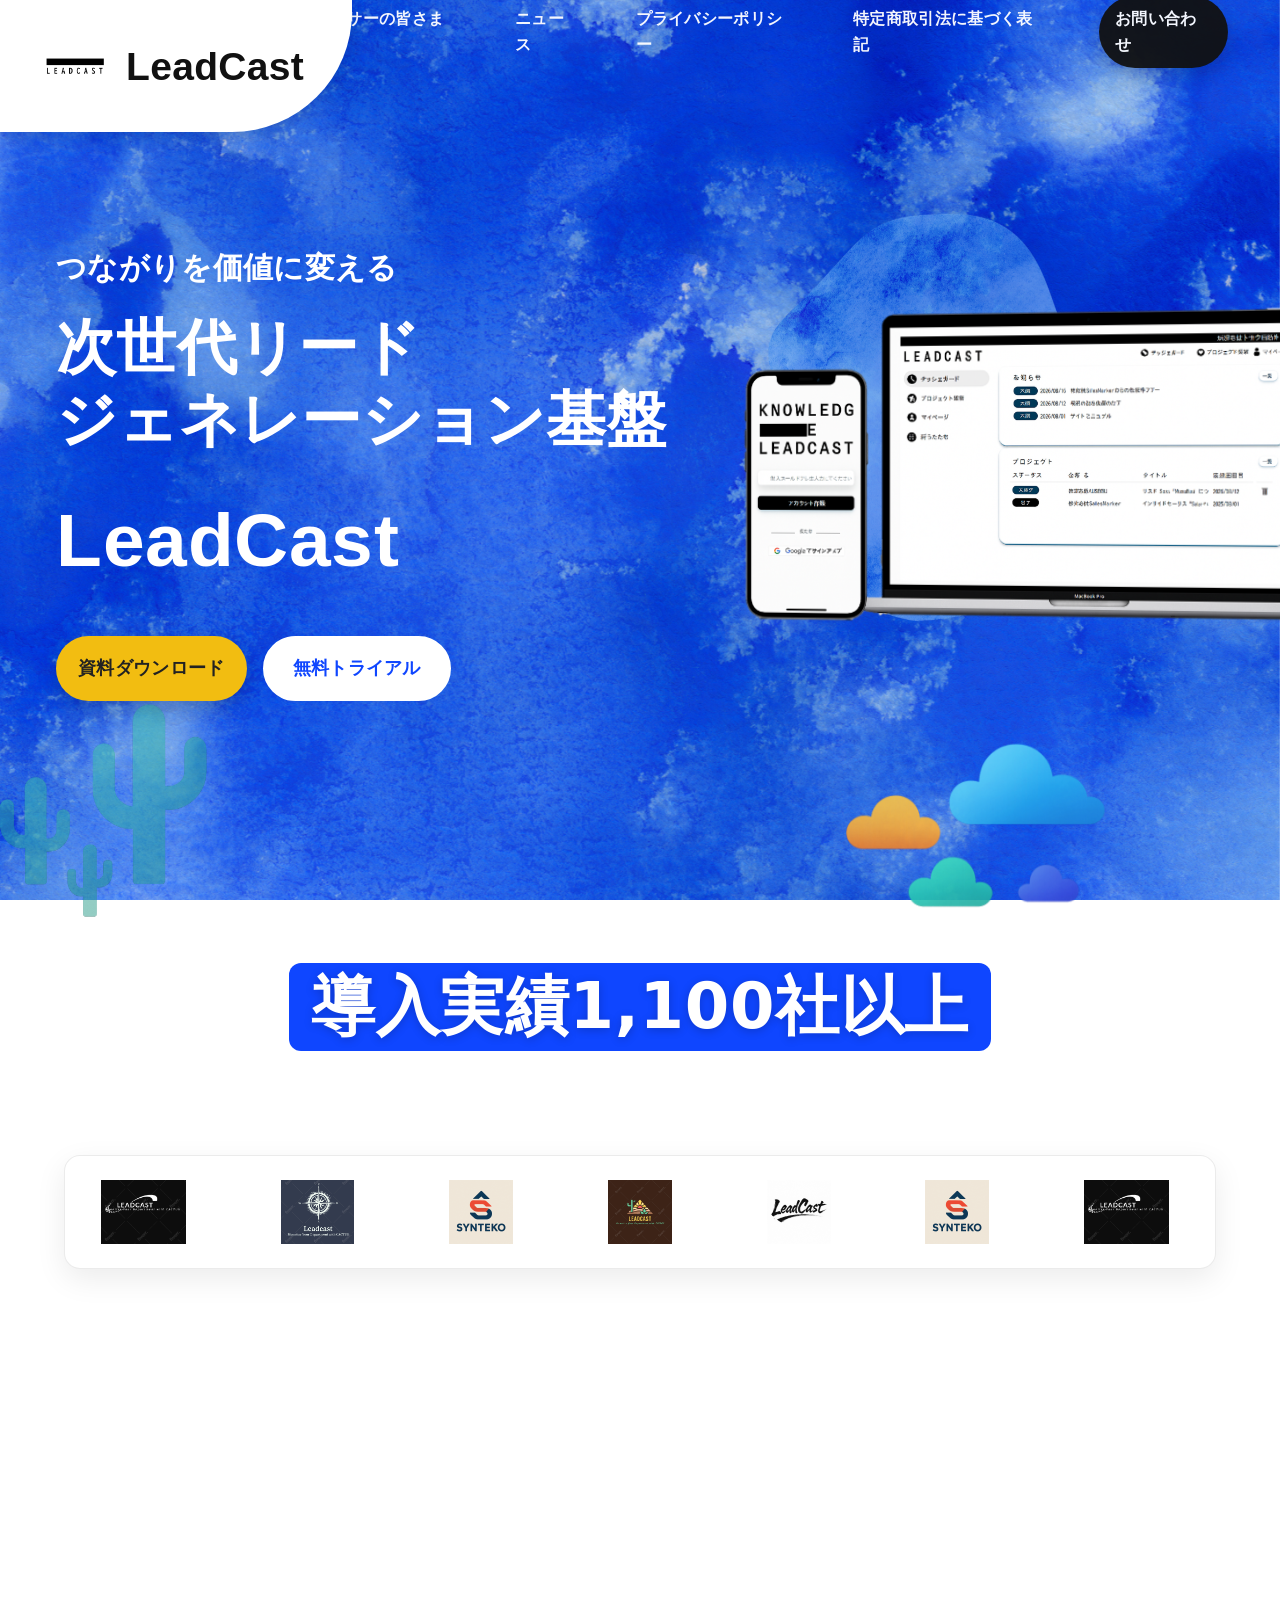
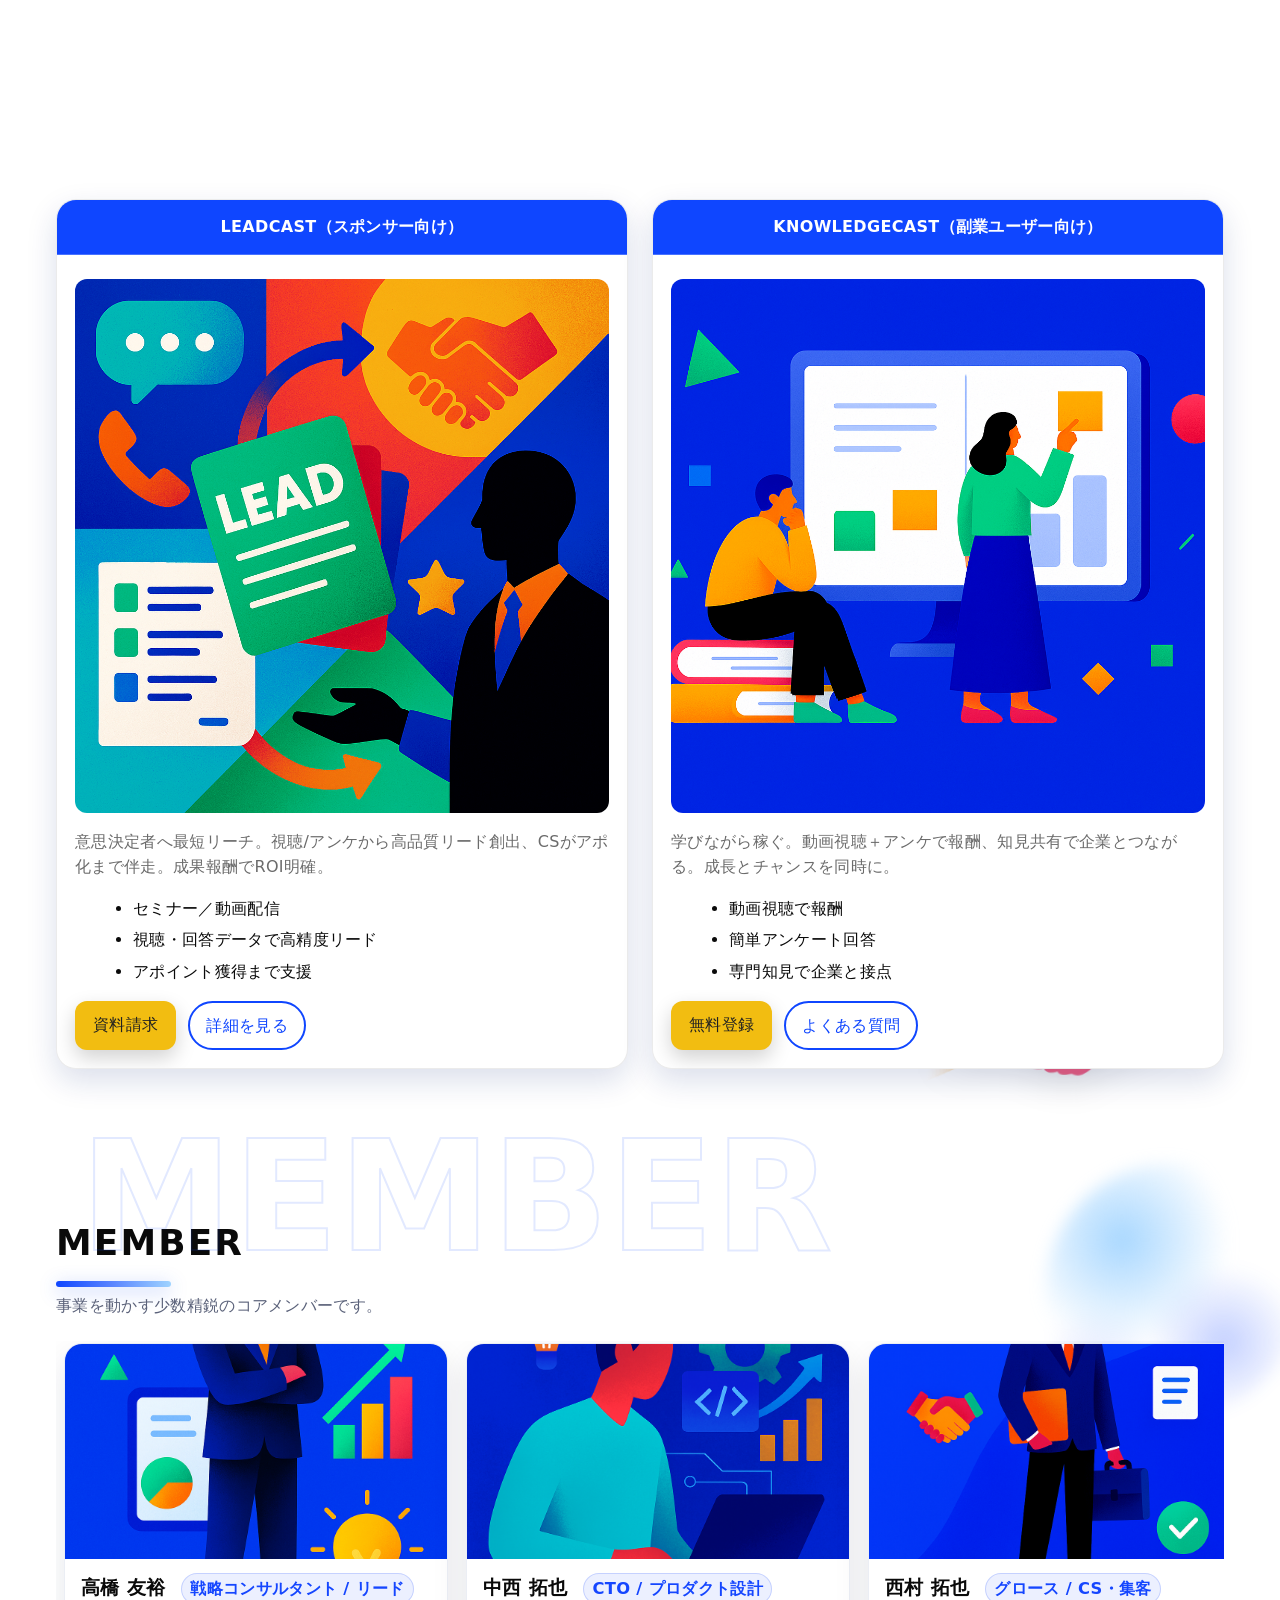
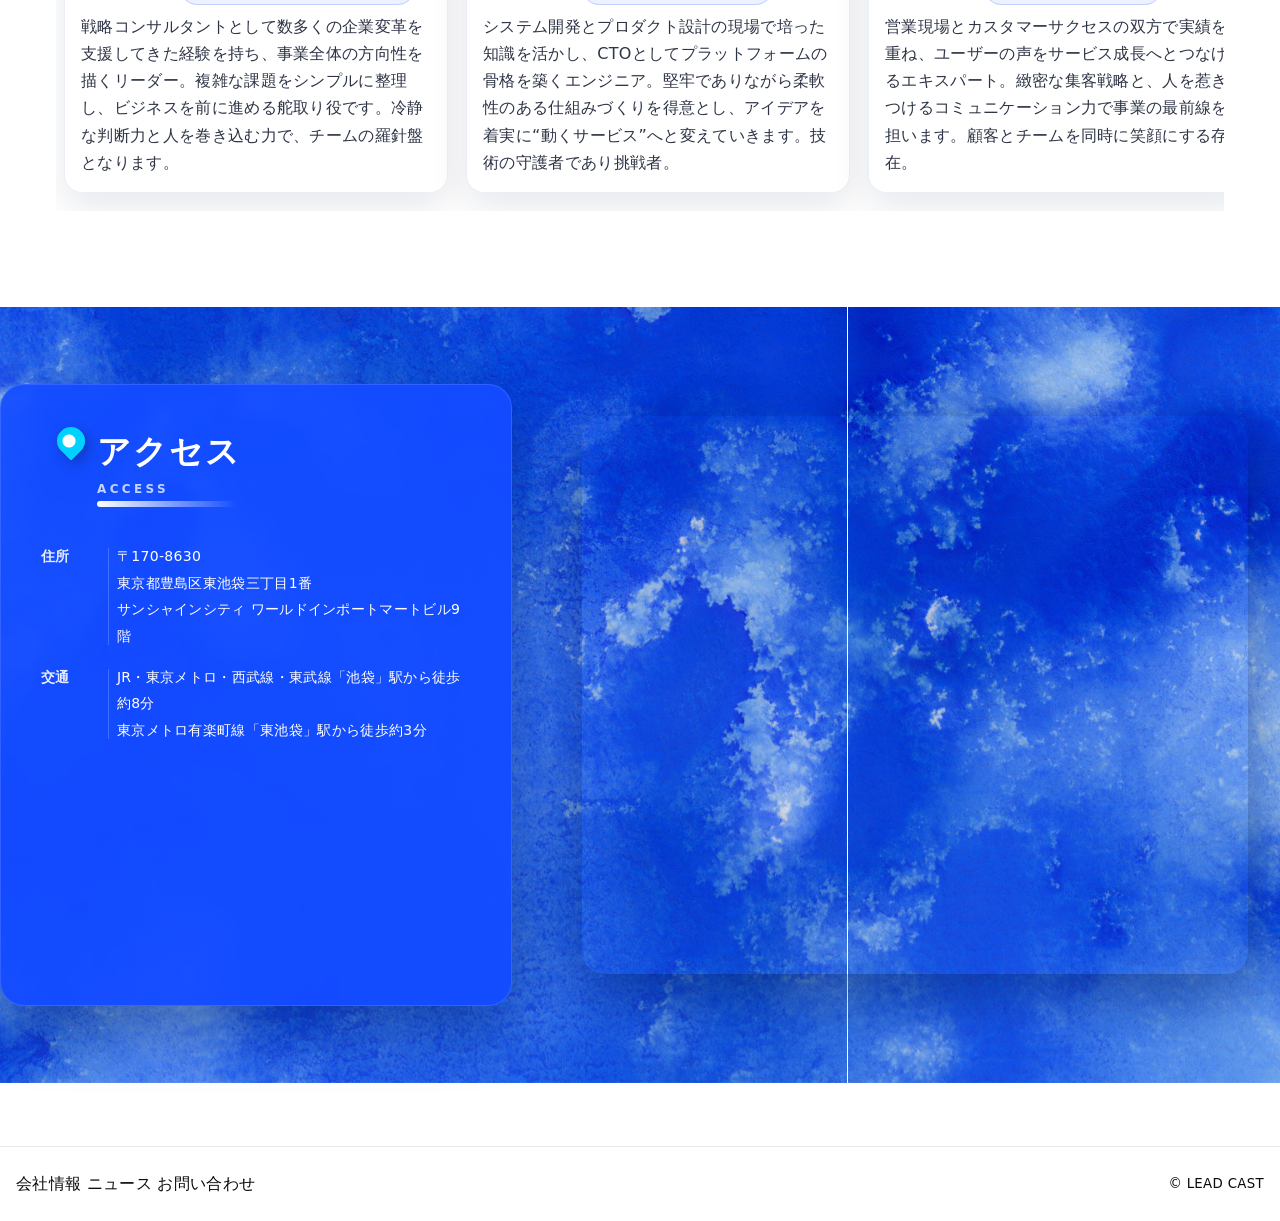
==== commit ff2a83a4: "Add files via upload" ====
--- a/index.html
+++ b/index.html
@@ -16,6 +16,8 @@
   <link rel="stylesheet" href="css/style.css">
   <link rel="stylesheet" href="css/index.css">
   <link rel="stylesheet" href="css/talknote.css"><!-- 最後に読む -->
+  <link rel="stylesheet" href="css/media.css">
+
 </head>
 
 <body>
